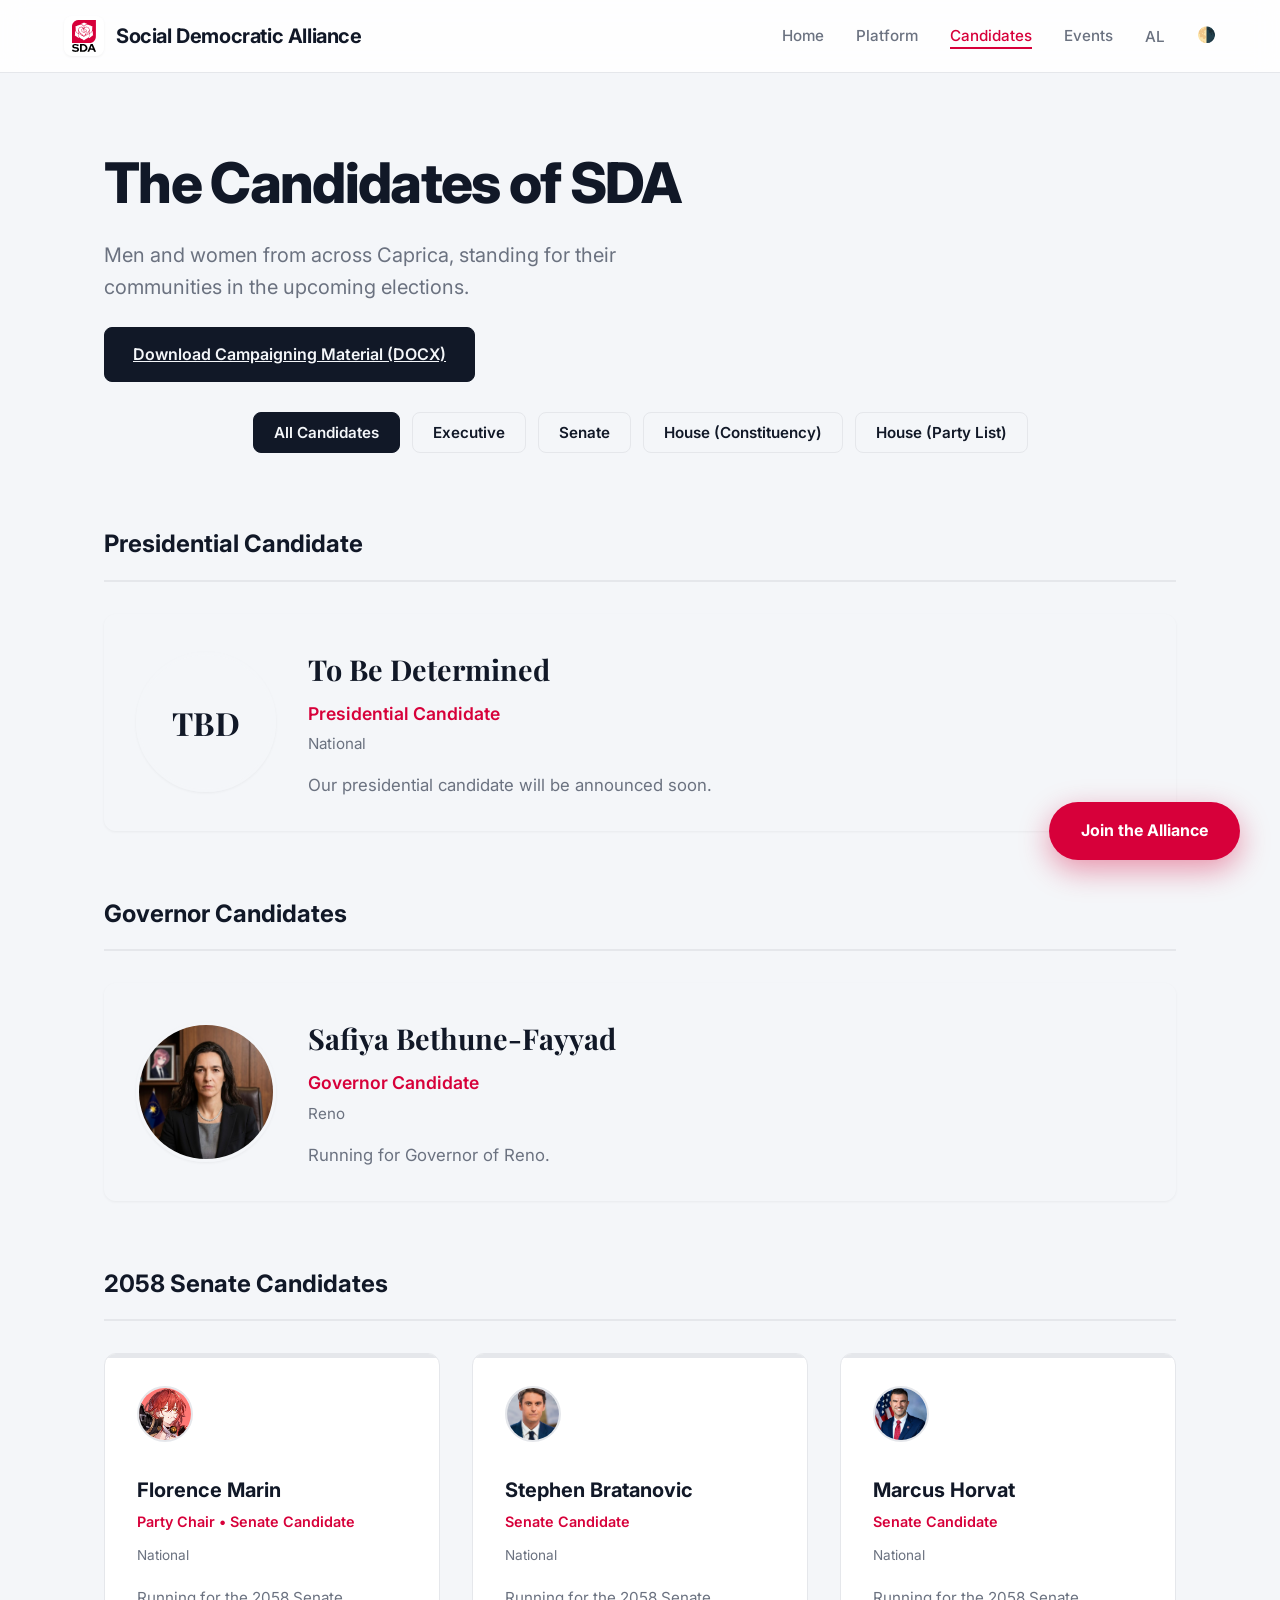
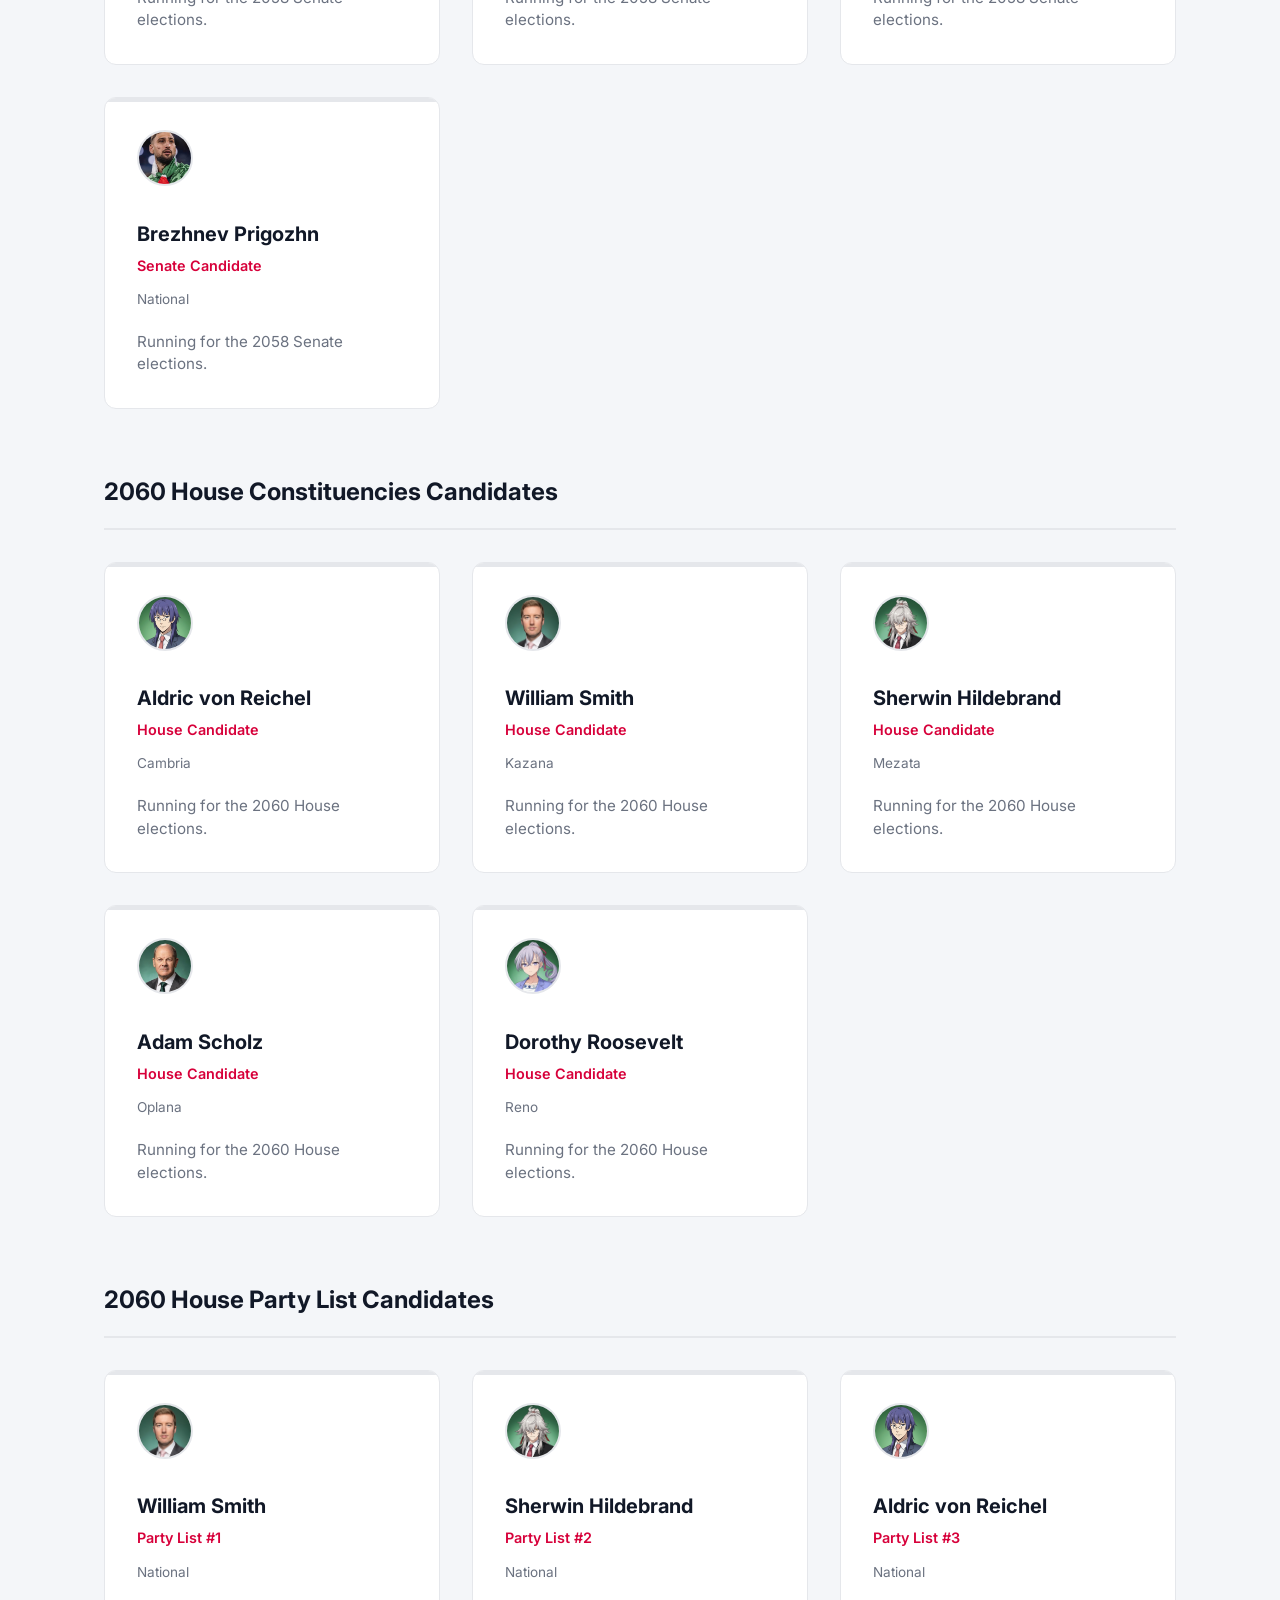
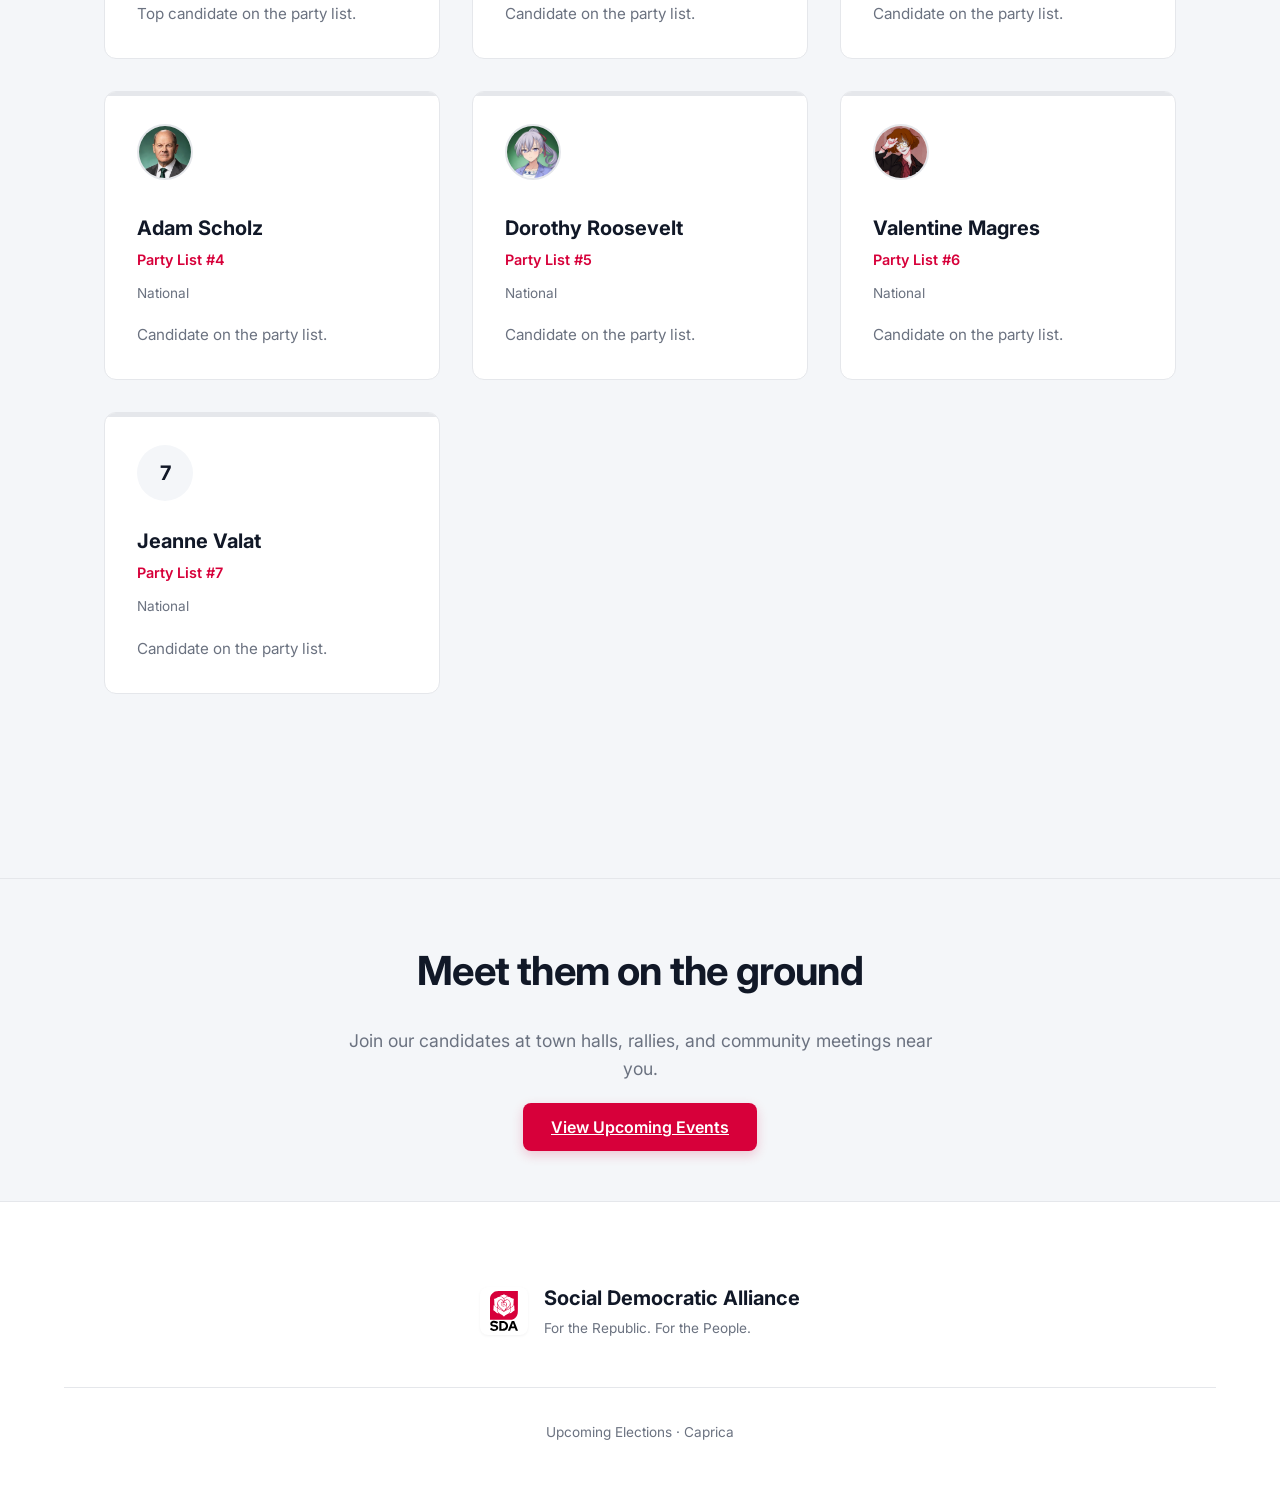
==== candidates.html @ 097cbd57 "Translate English placeholders into all supported languages" ====
<!DOCTYPE html>
<html lang="en">

<head>
  <meta charset="UTF-8" />
  <meta name="viewport" content="width=device-width, initial-scale=1.0" />
  <title>Social Democratic Alliance - For the Republic</title>
  <link
    href="https://fonts.googleapis.com/css2?family=Playfair+Display:wght@400;600;700;900&family=Inter:wght@300;400;500;600&display=swap"
    rel="stylesheet" />
    <link rel="stylesheet" href="style.css?v=1.4">

  <script>
    const savedTheme = localStorage.getItem('theme');
    const systemPrefersDark = window.matchMedia && window.matchMedia('(prefers-color-scheme: dark)').matches;
    if (savedTheme === 'dark' || (!savedTheme && systemPrefersDark)) {
      document.documentElement.classList.add('dark-theme');
    }
  </script>
  <script src="translations.js?v=1.2" defer></script>
</head>
<body>
  <nav>
    <a href="index.html" class="nav-brand" style="text-decoration: none; color: inherit;">
      <img class="nav-logo"
        src="SDAlogo.svg"
        alt="Social Democratic Alliance Logo" />
      <span class="nav-name" data-i18n="nav-brand-name">Social Democratic Alliance</span>
      
    </a>
    <ul class="nav-links">
      <li><a href="index.html">Home</a></li>
      <li><a href="platform.html">Platform</a></li>
      <li><a href="candidates.html" class="active">Candidates</a></li>
      <li><a href="events.html">Events</a></li>
      <li class="lang-switcher">
        <button class="lang-toggle" aria-label="Change Language">
          <span class="lang-current">AL</span>
        </button>
        <div class="lang-dropdown">
          <button class="lang-option active" data-lang="al">Alanian</button>
          <button class="lang-option" data-lang="ga">Gallic</button>
          <button class="lang-option" data-lang="ac">Alcamerian</button>
          <button class="lang-option" data-lang="ra">Rälandic</button>
          <button class="lang-option" data-lang="my">Myrati</button>
          <button class="lang-option" data-lang="au">Austrumish</button>
          <button class="lang-option" data-lang="le">Leislandic</button>
        </div>
      </li>
      <li><a href="#" class="theme-toggle" onclick="toggleTheme(event)" title="Toggle Night Mode">🌗</a></li>
    </ul>
  </nav>
  
  <div class="page-header" style="margin-top: 73px;">
    <h1 data-i18n="cand-page-title">The Candidates of SDA</h1>
    <p data-i18n="cand-page-desc" style="margin-bottom: 24px;">Men and women from across Caprica, standing for their communities in the upcoming elections.</p>
    <a href="#" class="btn-outline" data-i18n="cand-media-btn" style="display: inline-block;">Download Campaigning Material (DOCX)</a>
  </div>
  
    <div class="candidate-filters event-filters" style="margin-top: -10px;">
      <button class="filter-btn active" data-filter="all" data-i18n="filter-all-cand">All Candidates</button>
      <button class="filter-btn" data-filter="executive" data-i18n="filter-exec">Executive</button>
      <button class="filter-btn" data-filter="senate" data-i18n="filter-senate">Senate</button>
      <button class="filter-btn" data-filter="house" data-i18n="filter-house">House (Constituency)</button>
      <button class="filter-btn" data-filter="list" data-i18n="filter-list">House (Party List)</button>
    </div>
    <div class="candidates-section">

    

      <div class="candidates-category" data-category="executive">

        <div class="category-label" data-i18n="cand-cat-pres">Presidential Candidate</div>
        <div class="featured-candidates">
          <div class="featured-candidate-card">
            <div class="candidate-initials">TBD</div>
            <div class="candidate-details">
              <div class="candidate-name" data-i18n="cand-tbd">To Be Determined</div>
              <div class="candidate-role" data-i18n="role-pres">Presidential Candidate</div>
              <div class="candidate-constituency" data-i18n="const-nat">National</div>
              <div class="candidate-bio" data-i18n="bio-pres">Our presidential candidate will be announced soon.</div>
            </div>
          </div>
        </div>
      </div>

      <div class="candidates-category" data-category="executive">

        <div class="category-label" data-i18n="cand-cat-gov">Governor Candidates</div>
        <div class="featured-candidates">
          <div class="featured-candidate-card">
            <img class="candidate-image" src="portraits/Governors/SafiyaBethune.jpg" alt="Safiya Bethune-Fayyad" />
            <div class="candidate-details">
              <div class="candidate-name">Safiya Bethune-Fayyad</div>
              <div class="candidate-role" data-i18n="role-gov">Governor Candidate</div>
              <div class="candidate-constituency" data-i18n="const-ren">Reno</div>
              <div class="candidate-bio" data-i18n="bio-gov-ren">Running for Governor of Reno.</div>
            </div>
          </div>

        </div>
      </div>

      <div class="candidates-category" data-category="senate">

        <div class="category-label" data-i18n="cand-cat-senate">2058 Senate Candidates</div>
        <div class="masonry-candidates">
          <div class="candidate-card">
            <img class="candidate-image" src="portraits/senators/FlorenceMarin.png" alt="Florence Marin" />
            <div class="candidate-name">Florence Marin</div>
            <div class="candidate-role" data-i18n="role-chair-senate">Party Chair • Senate Candidate</div>
            <div class="candidate-constituency" data-i18n="const-nat">National</div>
            <div class="candidate-bio" data-i18n="bio-senate">Running for the 2058 Senate elections.</div>
          </div>
          <div class="candidate-card">
            <img class="candidate-image" src="portraits/senators/StephenBratanovic.jpg" alt="Stephen Bratanovic" />
            <div class="candidate-name">Stephen Bratanovic</div>
            <div class="candidate-role" data-i18n="role-senate">Senate Candidate</div>
            <div class="candidate-constituency" data-i18n="const-nat">National</div>
            <div class="candidate-bio" data-i18n="bio-senate">Running for the 2058 Senate elections.</div>
          </div>
          <div class="candidate-card">
            <img class="candidate-image" src="portraits/senators/MarcusHorvat.jpg" alt="Marcus Horvat" />
            <div class="candidate-name">Marcus Horvat</div>
            <div class="candidate-role" data-i18n="role-senate">Senate Candidate</div>
            <div class="candidate-constituency" data-i18n="const-nat">National</div>
            <div class="candidate-bio" data-i18n="bio-senate">Running for the 2058 Senate elections.</div>
          </div>
          <div class="candidate-card">
            <img class="candidate-image" src="portraits/senators/BrezhnevPrigozgin.jpeg" alt="Brezhnev Prigozhn" />
            <div class="candidate-name">Brezhnev Prigozhn</div>
            <div class="candidate-role" data-i18n="role-senate">Senate Candidate</div>
            <div class="candidate-constituency" data-i18n="const-nat">National</div>
            <div class="candidate-bio" data-i18n="bio-senate">Running for the 2058 Senate elections.</div>
          </div>
        </div>
      </div>

      <div class="candidates-category" data-category="house">

        <div class="category-label" data-i18n="cand-cat-house">2060 House Constituencies Candidates</div>
        <div class="masonry-candidates">
          <div class="candidate-card">
            <img class="candidate-image" src="portraits/mps/AldricvonReichel.png" alt="Aldric von Reichel" />
            <div class="candidate-name">Aldric von Reichel</div>
            <div class="candidate-role" data-i18n="role-house">House Candidate</div>
            <div class="candidate-constituency" data-i18n="const-cam">Cambria</div>
            <div class="candidate-bio" data-i18n="bio-house">Running for the 2060 House elections.</div>
          </div>
          <div class="candidate-card">
            <img class="candidate-image" src="portraits/mps/WillSmith.png" alt="William Smith" />
            <div class="candidate-name">William Smith</div>
            <div class="candidate-role" data-i18n="role-house">House Candidate</div>
            <div class="candidate-constituency" data-i18n="const-kaz">Kazana</div>
            <div class="candidate-bio" data-i18n="bio-house">Running for the 2060 House elections.</div>
          </div>
          <div class="candidate-card">
            <img class="candidate-image" src="portraits/mps/SherwinHildebrand.png" alt="Sherwin Hildebrand" />
            <div class="candidate-name">Sherwin Hildebrand</div>
            <div class="candidate-role" data-i18n="role-house">House Candidate</div>
            <div class="candidate-constituency" data-i18n="const-mez">Mezata</div>
            <div class="candidate-bio" data-i18n="bio-house">Running for the 2060 House elections.</div>
          </div>
          <div class="candidate-card">
            <img class="candidate-image" src="portraits/mps/AdamScholz.png" alt="Adam Scholz" />
            <div class="candidate-name">Adam Scholz</div>
            <div class="candidate-role" data-i18n="role-house">House Candidate</div>
            <div class="candidate-constituency" data-i18n="const-opl">Oplana</div>
            <div class="candidate-bio" data-i18n="bio-house">Running for the 2060 House elections.</div>
          </div>
          <div class="candidate-card">
            <img class="candidate-image" src="portraits/mps/DorothyArdernRoosevelt.png" alt="Dorothy Roosevelt" />
            <div class="candidate-name">Dorothy Roosevelt</div>
            <div class="candidate-role" data-i18n="role-house">House Candidate</div>
            <div class="candidate-constituency" data-i18n="const-ren">Reno</div>
            <div class="candidate-bio" data-i18n="bio-house">Running for the 2060 House elections.</div>
          </div>
        </div>
      </div>

      <div class="candidates-category" data-category="list">

        <div class="category-label" data-i18n="cand-cat-list">2060 House Party List Candidates</div>
        <div class="masonry-candidates">
          <div class="candidate-card">
            <img class="candidate-image" src="portraits/mps/WillSmith.png" alt="William Smith" />
            <div class="candidate-name">William Smith</div>
            <div class="candidate-role" data-i18n="role-list-1">Party List #1</div>
            <div class="candidate-constituency" data-i18n="const-nat">National</div>
            <div class="candidate-bio" data-i18n="bio-list-top">Top candidate on the party list.</div>
          </div>
          <div class="candidate-card">
            <img class="candidate-image" src="portraits/mps/SherwinHildebrand.png" alt="Sherwin Hildebrand" />
            <div class="candidate-name">Sherwin Hildebrand</div>
            <div class="candidate-role" data-i18n="role-list-2">Party List #2</div>
            <div class="candidate-constituency" data-i18n="const-nat">National</div>
            <div class="candidate-bio" data-i18n="bio-list-reg">Candidate on the party list.</div>
          </div>
          <div class="candidate-card">
            <img class="candidate-image" src="portraits/mps/AldricvonReichel.png" alt="Aldric von Reichel" />
            <div class="candidate-name">Aldric von Reichel</div>
            <div class="candidate-role" data-i18n="role-list-3">Party List #3</div>
            <div class="candidate-constituency" data-i18n="const-nat">National</div>
            <div class="candidate-bio" data-i18n="bio-list-reg">Candidate on the party list.</div>
          </div>
          <div class="candidate-card">
            <img class="candidate-image" src="portraits/mps/AdamScholz.png" alt="Adam Scholz" />
            <div class="candidate-name">Adam Scholz</div>
            <div class="candidate-role" data-i18n="role-list-4">Party List #4</div>
            <div class="candidate-constituency" data-i18n="const-nat">National</div>
            <div class="candidate-bio" data-i18n="bio-list-reg">Candidate on the party list.</div>
          </div>
          <div class="candidate-card">
            <img class="candidate-image" src="portraits/mps/DorothyArdernRoosevelt.png" alt="Dorothy Roosevelt" />
            <div class="candidate-name">Dorothy Roosevelt</div>
            <div class="candidate-role" data-i18n="role-list-5">Party List #5</div>
            <div class="candidate-constituency" data-i18n="const-nat">National</div>
            <div class="candidate-bio" data-i18n="bio-list-reg">Candidate on the party list.</div>
          </div>
          <div class="candidate-card">
            <img class="candidate-image" src="portraits/mps/ValentineMagres.png" alt="Valentine Magres" />
            <div class="candidate-name">Valentine Magres</div>
            <div class="candidate-role" data-i18n="role-list-6">Party List #6</div>
            <div class="candidate-constituency" data-i18n="const-nat">National</div>
            <div class="candidate-bio" data-i18n="bio-list-reg">Candidate on the party list.</div>
          </div>
          <div class="candidate-card">
            <div class="candidate-initials">7</div>
            <div class="candidate-name">Jeanne Valat</div>
            <div class="candidate-role" data-i18n="role-list-7">Party List #7</div>
            <div class="candidate-constituency" data-i18n="const-nat">National</div>
            <div class="candidate-bio" data-i18n="bio-list-reg">Candidate on the party list.</div>
          </div>
        </div>
      </div>

  
  </div>

  
  <section class="pillars" style="text-align: center; padding: 60px 5%; background: var(--bg-body); margin-top: 40px;">
    <h2 class="section-title" style="margin-bottom: 24px;" data-i18n="cand-meet-title">Meet them on the ground</h2>
    <p style="font-size: 1.1rem; color: var(--text-muted); max-width: 600px; margin: 0 auto 32px;" data-i18n="cand-meet-desc">Join our candidates at town halls, rallies, and community meetings near you.</p>
    <a href="events.html" class="btn-primary" data-i18n="cand-meet-btn">View Upcoming Events</a>
  </section>

  <footer>

      <div class="footer-brand">
        <img
          src="SDAlogo.svg"
          alt="Social Democratic Alliance" />
        <div class="footer-brand-text">
          <div class="footer-name" data-i18n="footer-name">Social Democratic Alliance</div>
          <div class="footer-motto" data-i18n="footer-motto">For the Republic. For the People.</div>
        </div>
      </div>
      <div class="footer-copy" data-i18n="footer-copy">
        Upcoming Elections · Caprica<br />
        Social Democratic Alliance
      </div>
    </footer>
  


  <a href="#" class="floating-cta" data-i18n="floating-cta">Join the Alliance</a>

  <!-- Candidate Action Modal -->
  <div id="candidate-modal" class="modal-backdrop">
    <div class="modal-content">
      <button class="modal-close" aria-label="Close modal">&times;</button>
      <div class="modal-header">
        <h3 id="modal-candidate-name">Candidate Name</h3>
        <p id="modal-candidate-role" class="candidate-role" style="margin-bottom: 0;">Role</p>
      </div>
      <div class="modal-body">
        <button class="btn-primary modal-action-btn" onclick="alert('Coming soon!')">View Events</button>
        <button class="btn-secondary modal-action-btn" onclick="alert('Coming soon!')">View Media</button>
      </div>
    </div>
  </div>

  <script>
    function toggleTheme(e) {
      if (e) e.preventDefault();
      const html = document.documentElement;
      if (html.classList.contains('dark-theme')) {
        html.classList.remove('dark-theme');
        localStorage.setItem('theme', 'light');
      } else {
        html.classList.add('dark-theme');
        localStorage.setItem('theme', 'dark');
      }
    }

    // Modal Logic
    document.addEventListener('DOMContentLoaded', () => {
      const modal = document.getElementById('candidate-modal');
      const closeBtn = document.querySelector('.modal-close');
      const nameEl = document.getElementById('modal-candidate-name');
      const roleEl = document.getElementById('modal-candidate-role');
      const candidateCards = document.querySelectorAll('.candidate-card');

      // Open modal on card click
      candidateCards.forEach(card => {
        card.addEventListener('click', () => {
          const name = card.querySelector('.candidate-name').textContent;
          const role = card.querySelector('.candidate-role').textContent;
          
          nameEl.textContent = name;
          roleEl.textContent = role;
          
          modal.classList.add('active');
          document.body.style.overflow = 'hidden'; // Prevent scrolling
        });
      });

      // Close modal functions
      const closeModal = () => {
        modal.classList.remove('active');
        document.body.style.overflow = ''; // Restore scrolling
      };

      closeBtn.addEventListener('click', closeModal);

      // Close on backdrop click
      modal.addEventListener('click', (e) => {
        if (e.target === modal) {
          closeModal();
        }
      });
      
      // Close on Escape key
      document.addEventListener('keydown', (e) => {
        if (e.key === 'Escape' && modal.classList.contains('active')) {
          closeModal();
        }
      });
    });

    
    // Filter Logic
    document.addEventListener('DOMContentLoaded', () => {
      const filterBtns = document.querySelectorAll('.candidate-filters .filter-btn');
      const categories = document.querySelectorAll('.candidates-category');
      
      // Ensure smooth transitions
      categories.forEach(c => {
        c.style.transition = 'opacity 0.4s ease, transform 0.5s cubic-bezier(0.175, 0.885, 0.32, 1.1)';
      });

      filterBtns.forEach(btn => {
        btn.addEventListener('click', () => {
          filterBtns.forEach(b => b.classList.remove('active'));
          btn.classList.add('active');

          const filterValue = btn.getAttribute('data-filter');

          categories.forEach(category => {
            const catType = category.getAttribute('data-category');
            if (filterValue === 'all' || catType === filterValue) {
              category.style.display = 'block';
              setTimeout(() => {
                category.style.opacity = '1';
                category.style.transform = 'translateY(0) scale(1)';
              }, 10);
            } else {
              category.style.opacity = '0';
              category.style.transform = 'translateY(20px) scale(0.95)';
              setTimeout(() => {
                category.style.display = 'none';
              }, 300);
            }
          });
        });
      });
    });
  </script>
</body>
</html>
---- style.css ----
*,
    *::before,
    *::after {
      box-sizing: border-box;
      margin: 0;
      padding: 0;
    }

    :root {
      --primary: #D7003A; /* Rose Red */
      --primary-hover: #b0002f;
      --primary-light: #fef0f3;
      --text-main: #111827;
      --text-muted: #6B7280;
      --bg-body: #F4F6F9;
      --bg-surface: #FFFFFF;
      --border-color: #E5E7EB;
      --radius-sm: 8px;
      --radius-md: 12px;
      --radius-lg: 16px;
      --shadow-sm: 0 1px 3px rgba(0,0,0,0.05);
      --shadow-md: 0 4px 20px rgba(0,0,0,0.04);
      --shadow-hover: 0 10px 30px rgba(0,0,0,0.08);
      --transition: all 0.3s cubic-bezier(0.4, 0, 0.2, 1);
    }

    html {
      scroll-behavior: smooth;
    }

    body {
      font-family: 'Inter', sans-serif;
      background: var(--bg-body);
      color: var(--text-main);
      min-height: 100vh;
      line-height: 1.6;
      -webkit-font-smoothing: antialiased;
    }

    /* NAV (Glassmorphism) */
    nav {
      position: fixed;
      top: 0;
      left: 0;
      right: 0;
      z-index: 100;
      background: rgba(255, 255, 255, 0.85);
      backdrop-filter: blur(12px);
      -webkit-backdrop-filter: blur(12px);
      border-bottom: 1px solid var(--border-color);
      padding: 16px 5%;
      display: flex;
      justify-content: space-between;
      align-items: center;
      transition: var(--transition);
    }

    .nav-brand {
      display: flex;
      align-items: center;
      gap: 12px;
      cursor: pointer;
    }

    .nav-logo {
      width: 40px;
      height: 40px;
      object-fit: contain;
      background-color: white;
      border-radius: var(--radius-sm);
      padding: 4px;
      box-shadow: var(--shadow-sm);
    }

    .nav-name {
      font-size: 1.25rem;
      font-weight: 700;
      color: var(--text-main);
      letter-spacing: -0.02em;
    }

    .nav-links {
      display: flex;
      gap: 32px;
      list-style: none;
    }

    .nav-links a {
      text-decoration: none;
      color: var(--text-muted);
      font-size: 0.95rem;
      font-weight: 500;
      transition: var(--transition);
      position: relative;
    }

    .nav-links a:hover,
    .nav-links a.active {
      color: var(--primary);
    }

    .nav-links a::after {
      content: '';
      position: absolute;
      left: 0;
      bottom: -4px;
      width: 100%;
      height: 2px;
      background: var(--primary);
      transform: scaleX(0);
      transform-origin: right;
      transition: transform 0.3s ease;
    }

    .nav-links a:hover::after,
    .nav-links a.active::after {
      transform: scaleX(1);
      transform-origin: left;
    }

    /* LANG SWITCHER */
    .lang-switcher {
      position: relative;
      display: flex;
      align-items: center;
      cursor: pointer;
    }

    .lang-toggle {
      background: none;
      border: none;
      font-size: 0.95rem;
      cursor: pointer;
      color: var(--text-muted);
      display: flex;
      align-items: center;
      gap: 6px;
      padding: 0;
      border-radius: 0;
      transition: var(--transition);
      font-weight: 500;
      font-family: inherit;
      position: relative;
    }

    .lang-toggle:hover,
    .lang-switcher:hover .lang-toggle {
      background: none;
      color: var(--primary);
    }

    .lang-toggle::after {
      content: '';
      position: absolute;
      left: 0;
      bottom: -4px;
      width: 100%;
      height: 2px;
      background: var(--primary);
      transform: scaleX(0);
      transform-origin: right;
      transition: transform 0.3s ease;
    }

    .lang-toggle:hover::after,
    .lang-switcher:hover .lang-toggle::after {
      transform: scaleX(1);
      transform-origin: left;
    }

    .lang-dropdown {
      position: absolute;
      top: 150%;
      right: 0;
      background: rgba(255, 255, 255, 0.95);
      backdrop-filter: blur(12px);
      -webkit-backdrop-filter: blur(12px);
      border: 1px solid var(--border-color);
      border-radius: 0;
      box-shadow: var(--shadow-md);
      min-width: 180px;
      opacity: 0;
      visibility: hidden;
      transform: translateY(-10px);
      transition: var(--transition);
      z-index: 200;
      overflow: hidden;
    }

    .lang-switcher:hover .lang-dropdown,
    .lang-switcher:focus-within .lang-dropdown {
      opacity: 1;
      visibility: visible;
      transform: translateY(0);
    }

    .lang-option {
      display: flex;
      align-items: center;
      gap: 12px;
      padding: 12px 16px;
      width: 100%;
      background: none;
      border: none;
      text-align: left;
      font-size: 0.95rem;
      font-weight: 500;
      color: var(--text-main);
      cursor: pointer;
      transition: var(--transition);
      font-family: inherit;
    }

    .lang-option:hover {
      background: var(--primary-light);
      color: var(--primary);
    }

    .lang-option.active {
      color: var(--primary);
      background: rgba(215, 0, 58, 0.05);
      font-weight: 700;
    }

    /* PAGES */
    .page {
      padding-top: 100px; /* offset for fixed nav */
    }

    

    

    /* HERO */
    .hero {
      padding: 120px 5% 80px;
      max-width: 1200px;
      margin: 0 auto;
      text-align: center;
    }

    .hero-eyebrow {
      display: inline-block;
      font-size: 0.85rem;
      font-weight: 600;
      color: var(--primary);
      text-transform: uppercase;
      letter-spacing: 0.05em;
      margin-bottom: 24px;
      background: var(--primary-light);
      padding: 6px 16px;
      border-radius: 20px;
    }

    .hero-headline {
      font-size: 4.5rem;
      font-weight: 800;
      line-height: 1.1;
      letter-spacing: -0.03em;
      margin-bottom: 32px;
      color: var(--text-main);
    }

    .hero-headline span {
      color: var(--primary);
    }

    .hero-sub {
      font-size: 1.25rem;
      color: var(--text-muted);
      max-width: 700px;
      margin: 0 auto 48px;
      line-height: 1.6;
    }

    .hero-actions {
      display: flex;
      gap: 16px;
      justify-content: center;
    }

    /* BUTTONS */
    .btn-primary,
    .btn-outline {
      padding: 14px 28px;
      font-size: 1rem;
      font-weight: 600;
      font-family: inherit;
      border-radius: var(--radius-sm);
      cursor: pointer;
      transition: var(--transition);
      border: none;
    }

    .btn-primary {
      background: var(--primary);
      color: white;
      box-shadow: 0 4px 12px rgba(215, 0, 58, 0.2);
    }

    .btn-primary:hover {
      background: var(--primary-hover);
      transform: translateY(-2px);
      box-shadow: 0 6px 16px rgba(215, 0, 58, 0.3);
    }

    .btn-outline {
      background: var(--text-main);
      color: var(--bg-body);
      border: 1px solid var(--text-main);
    }

    .btn-outline:hover {
      background: transparent;
      color: var(--text-main);
      border-color: var(--text-main);
      transform: translateY(-2px);
    }

    /* SECTION HEADERS */
    .section-label {
      font-size: 0.85rem;
      font-weight: 600;
      color: var(--primary);
      text-transform: uppercase;
      letter-spacing: 0.05em;
      margin-bottom: 12px;
    }

    .section-title {
      font-size: 2.5rem;
      font-weight: 700;
      letter-spacing: -0.02em;
      margin-bottom: 48px;
    }

    /* PILLARS */
    .pillars {
      padding: 80px 5%;
      background: var(--bg-surface);
      border-top: 1px solid var(--border-color);
    }

    .pillars-grid {
      display: grid;
      grid-template-columns: repeat(auto-fit, minmax(300px, 1fr));
      gap: 32px;
      max-width: 1200px;
      margin: 0 auto;
    }

    .pillar {
      background: var(--bg-body);
      padding: 40px;
      border-radius: var(--radius-md);
      transition: var(--transition);
      border: 1px solid transparent;
    }

    .pillar:hover {
      transform: translateY(-5px);
      box-shadow: var(--shadow-md);
      background: var(--bg-surface);
      border-color: var(--border-color);
    }

    .pillar-icon {
      width: 48px;
      height: 48px;
      background: var(--primary-light);
      border-radius: var(--radius-sm);
      display: flex;
      align-items: center;
      justify-content: center;
      margin-bottom: 24px;
    }
    
    .pillar-icon svg {
      fill: var(--primary);
    }

    .pillar-title {
      font-size: 1.25rem;
      font-weight: 700;
      margin-bottom: 16px;
    }

    .pillar-desc {
      color: var(--text-muted);
      font-size: 0.95rem;
    }



    .pillar-text {
      color: var(--text-muted);
      font-size: 0.95rem;
      line-height: 1.6;
    }

    /* CRISIS BANNER */
    .crisis-banner {
      background: var(--primary);
      position: relative;
      overflow: hidden;
      padding: 100px 5%;
      display: grid;
      grid-template-columns: 1fr 1fr;
      gap: 6rem;
      align-items: center;
    }

    .crisis-banner > div:not(.rose-scatter) {
      max-width: 600px;
      justify-self: end;
    }
    
    .crisis-banner > div:nth-child(2) {
      justify-self: start;
    }

    .crisis-banner h2 {
      font-size: 2.5rem;
      font-weight: 700;
      color: white;
      line-height: 1.25;
      letter-spacing: -0.02em;
      margin-bottom: 24px;
    }

    .crisis-banner p {
      color: rgba(255, 255, 255, 0.9);
      line-height: 1.75;
      font-size: 1rem;
    }

    .crisis-stats {
      display: grid;
      grid-template-columns: 1fr 1fr;
      gap: 2rem;
    }

    .stat {
      border-left: 4px solid rgba(255, 255, 255, 0.3);
      padding-left: 1.5rem;
    }

    .stat-number {
      font-size: 3rem;
      font-weight: 800;
      color: white;
      line-height: 1;
      margin-bottom: 0.75rem;
    }

    .stat-label {
      font-size: 0.85rem;
      color: rgba(255, 255, 255, 0.85);
      line-height: 1.5;
      font-weight: 500;
    }

    /* NEWS */
    .news-section {
      padding: 80px 5%;
      max-width: 1200px;
      margin: 0 auto;
    }

    .news-grid {
      display: grid;
      grid-template-columns: repeat(auto-fit, minmax(320px, 1fr));
      gap: 32px;
    }

    .news-card {
      background: var(--bg-surface);
      border-radius: var(--radius-md);
      padding: 32px;
      border: 1px solid var(--border-color);
      transition: var(--transition);
      display: flex;
      flex-direction: column;
    }

    .news-card:hover {
      transform: translateY(-5px);
      box-shadow: var(--shadow-hover);
      border-color: transparent;
    }

    .news-date {
      font-size: 0.85rem;
      color: var(--primary);
      font-weight: 600;
      margin-bottom: 12px;
    }

    .news-title {
      font-size: 1.35rem;
      font-weight: 700;
      margin-bottom: 16px;
      line-height: 1.3;
    }

    .news-excerpt {
      color: var(--text-muted);
      font-size: 0.95rem;
      margin-bottom: 24px;
      flex-grow: 1;
    }

    .news-link {
      font-weight: 600;
      color: var(--text-main);
      text-decoration: none;
      display: flex;
      align-items: center;
      gap: 8px;
      transition: var(--transition);
    }

    .news-link:hover {
      color: var(--primary);
      gap: 12px;
    }

    /* PAGE HEADERS (for candidates/events) */
    .page-header {
      padding: 80px 5% 40px;
      max-width: 1200px;
      margin: 0 auto;
    }

    .page-header h1 {
      font-size: 3.5rem;
      font-weight: 800;
      letter-spacing: -0.03em;
      margin-bottom: 24px;
      line-height: 1.1;
    }

    .page-header p {
      font-size: 1.25rem;
      color: var(--text-muted);
      max-width: 600px;
    }

    /* CANDIDATES */
    .candidates-section {
      padding: 40px 5% 80px;
      max-width: 1200px;
      margin: 0 auto;
    }

    .candidates-category {
      margin-bottom: 64px;
    }

    .category-label {
      font-size: 1.5rem;
      font-weight: 700;
      margin-bottom: 32px;
      padding-bottom: 16px;
      border-bottom: 2px solid var(--border-color);
      color: var(--text-main);
    }

    .candidates-grid {
      display: grid;
      grid-template-columns: repeat(auto-fit, minmax(280px, 1fr));
      gap: 32px;
    }

    .candidate-card {
      background: var(--bg-surface);
      border-radius: var(--radius-md);
      padding: 32px;
      border: 1px solid var(--border-color);
      transition: var(--transition);
      position: relative;
      overflow: hidden;
      cursor: pointer;
    }
    
    .candidate-card::before {
      content: '';
      position: absolute;
      top: 0;
      left: 0;
      right: 0;
      height: 4px;
      background: var(--border-color);
      transition: var(--transition);
    }

    .candidate-card:hover {
      box-shadow: var(--shadow-hover);
      border-color: var(--primary-light);
    }
    
    .candidate-card:hover::before {
      background: var(--primary);
    }

    .candidate-initials {
      width: 56px;
      height: 56px;
      background: var(--bg-body);
      border-radius: 50%;
      display: flex;
      align-items: center;
      justify-content: center;
      font-weight: 700;
      font-size: 1.25rem;
      color: var(--text-main);
      margin-bottom: 24px;
      transition: var(--transition);
    }
    
    .candidate-card:hover .candidate-initials {
      background: var(--primary-light);
      color: var(--primary);
    }

    .candidate-image {
      width: 56px;
      height: 56px;
      border-radius: 50%;
      object-fit: cover;
      margin-bottom: 24px;
      border: 2px solid var(--border-color);
      transition: var(--transition);
      background-color: white;
    }

    .candidate-card:hover .candidate-image {
      border-color: var(--primary);
      transform: scale(1.05);
    }

    .candidate-name {
      font-size: 1.25rem;
      font-weight: 700;
      margin-bottom: 4px;
    }

    .candidate-role {
      font-size: 0.9rem;
      font-weight: 600;
      color: var(--primary);
      margin-bottom: 12px;
    }

    .candidate-constituency {
      font-size: 0.85rem;
      color: var(--text-muted);
      margin-bottom: 20px;
      display: flex;
      align-items: center;
      gap: 6px;
    }

    .candidate-bio {
      font-size: 0.95rem;
      color: var(--text-muted);
      line-height: 1.5;
    }

    /* EVENTS */
    .events-section {
      padding: 40px 5% 80px;
      max-width: 1000px;
      margin: 0 auto;
    }

    .event-filters {
      display: flex;
      flex-wrap: wrap;
      gap: 12px;
      margin-bottom: 32px;
      justify-content: center;
    }

    .filter-btn {
      padding: 10px 20px;
      font-size: 0.95rem;
      font-weight: 600;
      font-family: inherit;
      border-radius: var(--radius-sm);
      cursor: pointer;
      transition: var(--transition);
      background: transparent;
      color: var(--text-main);
      border: 1px solid var(--border-color);
    }

    .filter-btn:hover {
      border-color: var(--text-main);
      transform: translateY(-2px);
    }

    .filter-btn.active {
      background: var(--text-main);
      color: var(--bg-body);
      border-color: var(--text-main);
    }

    html.dark-theme .filter-btn.active {
      background: var(--text-main);
      color: var(--bg-body);
    }

    .events-list {
      display: flex;
      flex-direction: column;
      gap: 24px;
    }

    .event-card {
      background: var(--bg-surface);
      border-radius: var(--radius-md);
      border: 1px solid var(--border-color);
      display: flex;
      overflow: hidden;
      transition: var(--transition);
    }
    
    .event-card:hover {
      transform: translateY(-4px) scale(1.01);
      box-shadow: var(--shadow-hover);
      border-color: transparent;
    }

    .event-date {
      background: var(--bg-body);
      padding: 32px 24px;
      display: flex;
      flex-direction: column;
      align-items: center;
      justify-content: center;
      min-width: 120px;
      border-right: 1px solid var(--border-color);
      transition: var(--transition);
    }
    
    .event-card:hover .event-date {
      background: var(--primary);
      border-color: transparent;
    }

    .event-date-month {
      font-size: 0.85rem;
      font-weight: 700;
      text-transform: uppercase;
      letter-spacing: 0.1em;
      color: var(--text-muted);
      transition: var(--transition);
    }

    .event-date-day {
      font-size: 2.5rem;
      font-weight: 800;
      line-height: 1;
      color: var(--text-main);
      transition: var(--transition);
    }
    
    .event-card:hover .event-date-month,
    .event-card:hover .event-date-day {
      color: white;
    }

    .event-details {
      padding: 32px;
      flex-grow: 1;
    }

    .event-title {
      font-size: 1.35rem;
      font-weight: 700;
      margin-bottom: 12px;
    }

    .event-location,
    .event-time {
      font-size: 0.9rem;
      color: var(--text-muted);
      margin-bottom: 8px;
      display: flex;
      align-items: center;
      gap: 8px;
    }

    .event-desc {
      margin-top: 16px;
      font-size: 0.95rem;
      color: var(--text-main);
    }

    .event-action {
      padding: 32px;
      display: flex;
      align-items: center;
      justify-content: center;
      border-left: 1px solid var(--border-color);
    }

    /* FOOTER */
    footer {
      background: var(--bg-surface);
      border-top: 1px solid var(--border-color);
      padding: 80px 5% 40px;
    }

    .footer-brand {
      display: flex;
      align-items: center;
      gap: 16px;
      margin-bottom: 48px;
      justify-content: center;
    }

    .footer-brand img {
      width: 48px;
      height: 48px;
      object-fit: contain;
      background-color: white;
      border-radius: var(--radius-sm);
      padding: 4px;
      box-shadow: var(--shadow-sm);
    }

    .footer-brand-text {
      text-align: left;
    }

    .footer-name {
      font-size: 1.25rem;
      font-weight: 700;
      color: var(--text-main);
      margin-bottom: 4px;
    }

    .footer-motto {
      font-size: 0.85rem;
      color: var(--text-muted);
    }

    .footer-copy {
      text-align: center;
      font-size: 0.85rem;
      color: var(--text-muted);
      border-top: 1px solid var(--border-color);
      padding-top: 32px;
      line-height: 1.8;
    }

    /* RESPONSIVE */
    @media (max-width: 768px) {
      .crisis-banner {
        padding: 4rem 5%;
        grid-template-columns: 1fr;
        gap: 3rem;
      }
      .crisis-banner > div:not(.rose-scatter) {
        justify-self: start;
      }

      .hero {
        padding: 100px 5% 60px;
      }
      .hero-headline {
        font-size: 3rem;
      }
      .nav-links {
        display: none; /* simple mobile hide for now */
      }
      .event-card {
        flex-direction: column;
      }
      .event-date {
        padding: 16px;
        border-right: none;
        border-bottom: 1px solid var(--border-color);
        flex-direction: row;
        gap: 12px;
        align-items: baseline;
      }
      .event-action {
        border-left: none;
        border-top: 1px solid var(--border-color);
        padding: 24px;
      }
      .page-header h1 {
        font-size: 2.5rem;
      }
    }
  
    /* FLOATING CTA */
    .floating-cta {
      position: fixed;
      bottom: 40px;
      right: 40px;
      z-index: 1000;
      background: var(--primary);
      color: white;
      padding: 16px 32px;
      border-radius: 50px;
      font-weight: 700;
      text-decoration: none;
      box-shadow: 0 10px 30px rgba(215, 0, 58, 0.4);
      transition: var(--transition);
      display: flex;
      align-items: center;
      gap: 12px;
    }
    .floating-cta:hover {
      transform: translateY(-5px) scale(1.05);
      background: var(--primary-hover);
      box-shadow: 0 15px 40px rgba(215, 0, 58, 0.5);
    }

    /* MARQUEE */
    .marquee-container {
      background: var(--text-main);
      color: var(--bg-body);
      padding: 12px 0;
      overflow: hidden;
      white-space: nowrap;
      display: flex;
      position: relative;
      margin-top: 73px; /* Account for fixed nav */
    }
    .marquee-content {
      display: flex;
      flex-shrink: 0;
      animation: marquee 200s linear infinite;
      font-weight: 600;
      letter-spacing: 0.1em;
      text-transform: uppercase;
      font-size: 0.85rem;
    }
    .marquee-content span {
      padding-right: 8px; /* space before loop restarts */
    }
    @keyframes marquee {
      0%   { transform: translateX(0); }
      100% { transform: translateX(-100%); }
    }

    /* ZIGZAG PLATFORM */
    .platform-zigzag {
      display: flex;
      flex-direction: column;
      gap: 80px;
      padding: 80px 5%;
      max-width: 1200px;
      margin: 0 auto;
    }
    .zigzag-row {
      display: flex;
      align-items: center;
      gap: 60px;
    }
    .zigzag-row:nth-child(even) {
      flex-direction: row-reverse;
    }
    .zigzag-image {
      flex: 0 0 auto;
      width: 100%;
      max-width: 360px;
      aspect-ratio: 4/3;
      border-radius: var(--radius-lg);
      object-fit: cover;
      box-shadow: var(--shadow-md);
    }
    .zigzag-image-placeholder {
      width: 100%;
      max-width: 360px;
      aspect-ratio: 4/3;
      background-color: var(--bg-surface);
      border: 2px dashed #9CA3AF;
      border-radius: var(--radius-lg);
      display: flex;
      align-items: center;
      justify-content: center;
      color: var(--text-muted);
      font-size: 0.9rem;
      font-weight: 500;
      text-align: center;
      padding: 24px;
    }
    .zigzag-content {
      flex: 1;
    }
    .zigzag-title {
      font-size: 2rem;
      font-weight: 700;
      margin-bottom: 24px;
      color: var(--text-main);
    }
    .zigzag-desc {
      font-size: 1.1rem;
      color: var(--text-muted);
      line-height: 1.7;
    }
    @media (max-width: 768px) {
      .zigzag-row, .zigzag-row:nth-child(even) {
        flex-direction: column;
        gap: 32px;
      }
    }

    /* FEATURED CANDIDATES */
    .featured-candidates {
      display: flex;
      flex-direction: column;
      gap: 32px;
      margin-bottom: 24px;
    }
    .featured-candidate-card {
      background: var(--card-bg);
      border-radius: var(--radius-md);
      padding: 32px;
      box-shadow: var(--shadow-sm);
      display: flex;
      gap: 32px;
      align-items: center;
      transition: var(--transition);
      cursor: pointer;
    }
    .featured-candidate-card:hover {
      transform: translateY(-4px);
      box-shadow: var(--shadow-md);
      border-left: 4px solid var(--primary);
    }
    .featured-candidate-card .candidate-image,
    .featured-candidate-card .candidate-initials {
      width: 140px;
      height: 140px;
      border-radius: 50%;
      flex-shrink: 0;
      object-fit: cover;
      margin-bottom: 0;
      border: 3px solid var(--bg-body);
      box-shadow: var(--shadow-sm);
      display: flex;
      align-items: center;
      justify-content: center;
      background: var(--surface-bg);
      color: var(--text-main);
      font-size: 2rem;
      font-weight: 700;
      font-family: 'Playfair Display', serif;
    }
    .featured-candidate-card .candidate-details {
      flex: 1;
    }
    .featured-candidate-card .candidate-name {
      font-family: 'Playfair Display', serif;
      font-size: 1.8rem;
      font-weight: 700;
      color: var(--text-main);
      margin-bottom: 8px;
    }
    .featured-candidate-card .candidate-role {
      font-size: 1.1rem;
      color: var(--primary);
      font-weight: 600;
      margin-bottom: 4px;
    }
    .featured-candidate-card .candidate-constituency {
      font-size: 0.95rem;
      color: var(--text-muted);
      margin-bottom: 16px;
    }
    .featured-candidate-card .candidate-bio {
      font-size: 1.05rem;
      color: var(--text-muted);
      line-height: 1.6;
    }
    @media (max-width: 768px) {
      .featured-candidate-card {
        flex-direction: column;
        text-align: center;
        padding: 24px;
        gap: 16px;
      }
    }

    /* MASONRY CANDIDATES */
    .masonry-candidates {
      display: grid;
      grid-template-columns: repeat(3, 1fr);
      gap: 32px;
      padding: 0;
    }
    .masonry-candidates .candidate-card {
      margin-bottom: 0;
      width: 100%;
    }
    @media (max-width: 1024px) {
      .masonry-candidates { grid-template-columns: repeat(2, 1fr); }
    }
    @media (max-width: 768px) {
      .masonry-candidates { grid-template-columns: 1fr; }
    }

    /* DARK THEME */
    html.dark-theme {
      --text-main: #E0E0E0;
      --text-muted: #9E9E9E;
      --bg-body: #121212;
      --bg-surface: #1E1E1E;
      --border-color: #333333;
      --shadow-sm: 0 1px 3px rgba(0,0,0,0.3);
      --shadow-md: 0 4px 20px rgba(0,0,0,0.4);
      --shadow-hover: 0 10px 30px rgba(0,0,0,0.5);
    }
    
    html.dark-theme nav {
      background: rgba(30, 30, 30, 0.85);
      border-bottom: 1px solid var(--border-color);
    }

    html.dark-theme .lang-dropdown {
      background: rgba(30, 30, 30, 0.95);
    }
    
    html.dark-theme .lang-toggle:hover,
    html.dark-theme .lang-option:hover {
      background: rgba(255, 255, 255, 0.1);
    }
    
    html.dark-theme .lang-option.active {
      background: rgba(215, 0, 58, 0.15);
    }
    
    .theme-toggle {
      font-size: 1.25rem;
      cursor: pointer;
      text-decoration: none;
      display: flex;
      align-items: center;
      justify-content: center;
      transition: transform 0.3s ease;
    }
    
    .theme-toggle:hover {
      transform: scale(1.1);
    }

    /* ROSE SCATTER WATERMARKS */
    .rose-scatter {
      position: absolute;
      top: 0; 
      left: 50%;
      transform: translateX(-50%);
      width: 100vw; 
      height: 100%;
      pointer-events: none;
      z-index: 0;
    }
    .scatter-rose {
      position: absolute;
      opacity: 0.25;
      mix-blend-mode: color-burn;
      min-width: 60px;
      max-width: 250px;
    }
    .scatter-rose.r1 {
      width: 7.7vw; top: 34.8%; left: 71.1%; transform: rotate(-29.6deg);
    }
    .scatter-rose.r2 {
      width: 4.6vw; top: 44.8%; left: 17.7%; transform: rotate(-13.1deg);
    }
    .scatter-rose.r3 {
      width: 4.2vw; top: 8.0%; left: 10.9%; transform: rotate(-50.9deg);
    }
    .scatter-rose.r4 {
      width: 6.8vw; top: 84.4%; left: 29.9%; transform: rotate(-3.4deg);
    }
    .scatter-rose.r5 {
      width: 6.4vw; top: 19.0%; left: 1.4%; transform: rotate(87.4deg);
    }
    .scatter-rose.r6 {
      width: 6.0vw; top: -12.8%; left: 58.3%; transform: rotate(-6.9deg);
    }
    .scatter-rose.r7 {
      width: 9.4vw; top: 15.7%; left: 56.3%; transform: rotate(-61.6deg);
    }
    .scatter-rose.r8 {
      width: 10.1vw; top: -32.8%; left: 1.6%; transform: rotate(-33.9deg);
    }
    .scatter-rose.r9 {
      width: 8.3vw; top: -36.1%; left: 93.8%; transform: rotate(-79.0deg);
    }
    .scatter-rose.r10 {
      width: 11.8vw; top: -29.9%; left: 73.5%; transform: rotate(-52.0deg);
    }
    .scatter-rose.r11 {
      width: 9.5vw; top: 23.3%; left: 25.5%; transform: rotate(75.2deg);
    }
    .scatter-rose.r12 {
      width: 4.6vw; top: 19.7%; left: 38.4%; transform: rotate(47.6deg);
    }
    .scatter-rose.r13 {
      width: 11.6vw; top: 14.7%; left: 44.0%; transform: rotate(11.0deg);
    }
    .scatter-rose.r14 {
      width: 10.3vw; top: 94.8%; left: 71.6%; transform: rotate(89.5deg);
    }
    .scatter-rose.r15 {
      width: 7.5vw; top: 79.3%; left: 18.4%; transform: rotate(-26.3deg);
    }
    .scatter-rose.r16 {
      width: 5.2vw; top: 84.4%; left: 61.7%; transform: rotate(34.2deg);
    }
    .scatter-rose.r17 {
      width: 5.4vw; top: 97.6%; left: 37.1%; transform: rotate(37.4deg);
    }
    .scatter-rose.r18 {
      width: 8.9vw; top: -24.2%; left: 23.9%; transform: rotate(-5.2deg);
    }
    .scatter-rose.r19 {
      width: 5.6vw; top: 108.1%; left: -3.5%; transform: rotate(-7.9deg);
    }
    .scatter-rose.r20 {
      width: 4.4vw; top: -37.1%; left: 64.9%; transform: rotate(-64.1deg);
    }
    .scatter-rose.r21 {
      width: 4.0vw; top: 20.0%; left: 93.8%; transform: rotate(-57.0deg);
    }
    .scatter-rose.r22 {
      width: 5.6vw; top: -37.0%; left: 85.5%; transform: rotate(-50.8deg);
    }
    .scatter-rose.r23 {
      width: 10.1vw; top: 83.2%; left: 45.8%; transform: rotate(82.0deg);
    }
    .scatter-rose.r24 {
      width: 5.0vw; top: -31.9%; left: 45.3%; transform: rotate(43.8deg);
    }
    .scatter-rose.r25 {
      width: 6.4vw; top: 110.3%; left: 22.6%; transform: rotate(-82.1deg);
    }
    .scatter-rose.r26 {
      width: 4.1vw; top: 62.8%; left: 31.1%; transform: rotate(56.5deg);
    }
    .scatter-rose.r27 {
      width: 4.9vw; top: 0.1%; left: 18.2%; transform: rotate(-0.9deg);
    }
    .scatter-rose.r28 {
      width: 4.6vw; top: -30.0%; left: 15.3%; transform: rotate(-3.0deg);
    }
    .scatter-rose.r29 {
      width: 9.7vw; top: 19.1%; left: 80.8%; transform: rotate(-2.5deg);
    }
    .scatter-rose.r30 {
      width: 4.7vw; top: 105.6%; left: 61.1%; transform: rotate(-12.6deg);
    }
    .crisis-stats {
      position: relative;
      z-index: 2;
    }

    /* Modal Styles */
    .modal-backdrop {
      position: fixed;
      top: 0;
      left: 0;
      right: 0;
      bottom: 0;
      background: rgba(0, 0, 0, 0.5);
      backdrop-filter: blur(4px);
      -webkit-backdrop-filter: blur(4px);
      z-index: 1000;
      display: flex;
      justify-content: center;
      align-items: center;
      opacity: 0;
      visibility: hidden;
      transition: opacity 0.4s ease, visibility 0.4s ease;
    }

    .modal-backdrop.active {
      opacity: 1;
      visibility: visible;
    }

    .modal-content {
      background: var(--bg-surface);
      padding: 40px;
      border-radius: var(--radius-lg);
      width: 90%;
      max-width: 400px;
      position: relative;
      transform: translateY(40px) scale(0.95);
      opacity: 0;
      transition: transform 0.5s cubic-bezier(0.175, 0.885, 0.32, 1.1), opacity 0.4s ease;
      box-shadow: var(--shadow-hover);
      border: 1px solid var(--border-color);
    }

    .modal-backdrop.active .modal-content {
      transform: translateY(0) scale(1);
      opacity: 1;
    }

    .modal-close {
      position: absolute;
      top: 16px;
      right: 16px;
      background: none;
      border: none;
      font-size: 24px;
      cursor: pointer;
      color: var(--text-muted);
      transition: color 0.2s;
      line-height: 1;
    }

    .modal-close:hover {
      color: var(--primary);
    }

    .modal-header {
      text-align: center;
      margin-bottom: 32px;
    }

    .modal-header h3 {
      font-size: 1.5rem;
      color: var(--text-main);
      margin-bottom: 8px;
    }

    .modal-body {
      display: flex;
      flex-direction: column;
      gap: 16px;
    }

    .modal-action-btn {
      width: 100%;
      padding: 14px;
      border-radius: var(--radius-sm);
      font-size: 1rem;
      font-weight: 600;
      cursor: pointer;
      transition: var(--transition);
      border: none;
    }

    .modal-action-btn.btn-primary {
      background: var(--primary);
      color: white;
    }

    .modal-action-btn.btn-primary:hover {
      background: var(--primary-hover);
    }

    .modal-action-btn.btn-secondary {
      background: var(--primary-light);
      color: var(--primary);
      border: 1px solid var(--primary-light);
    }

    .modal-action-btn.btn-secondary:hover {
      background: white;
      border-color: var(--primary);
    }
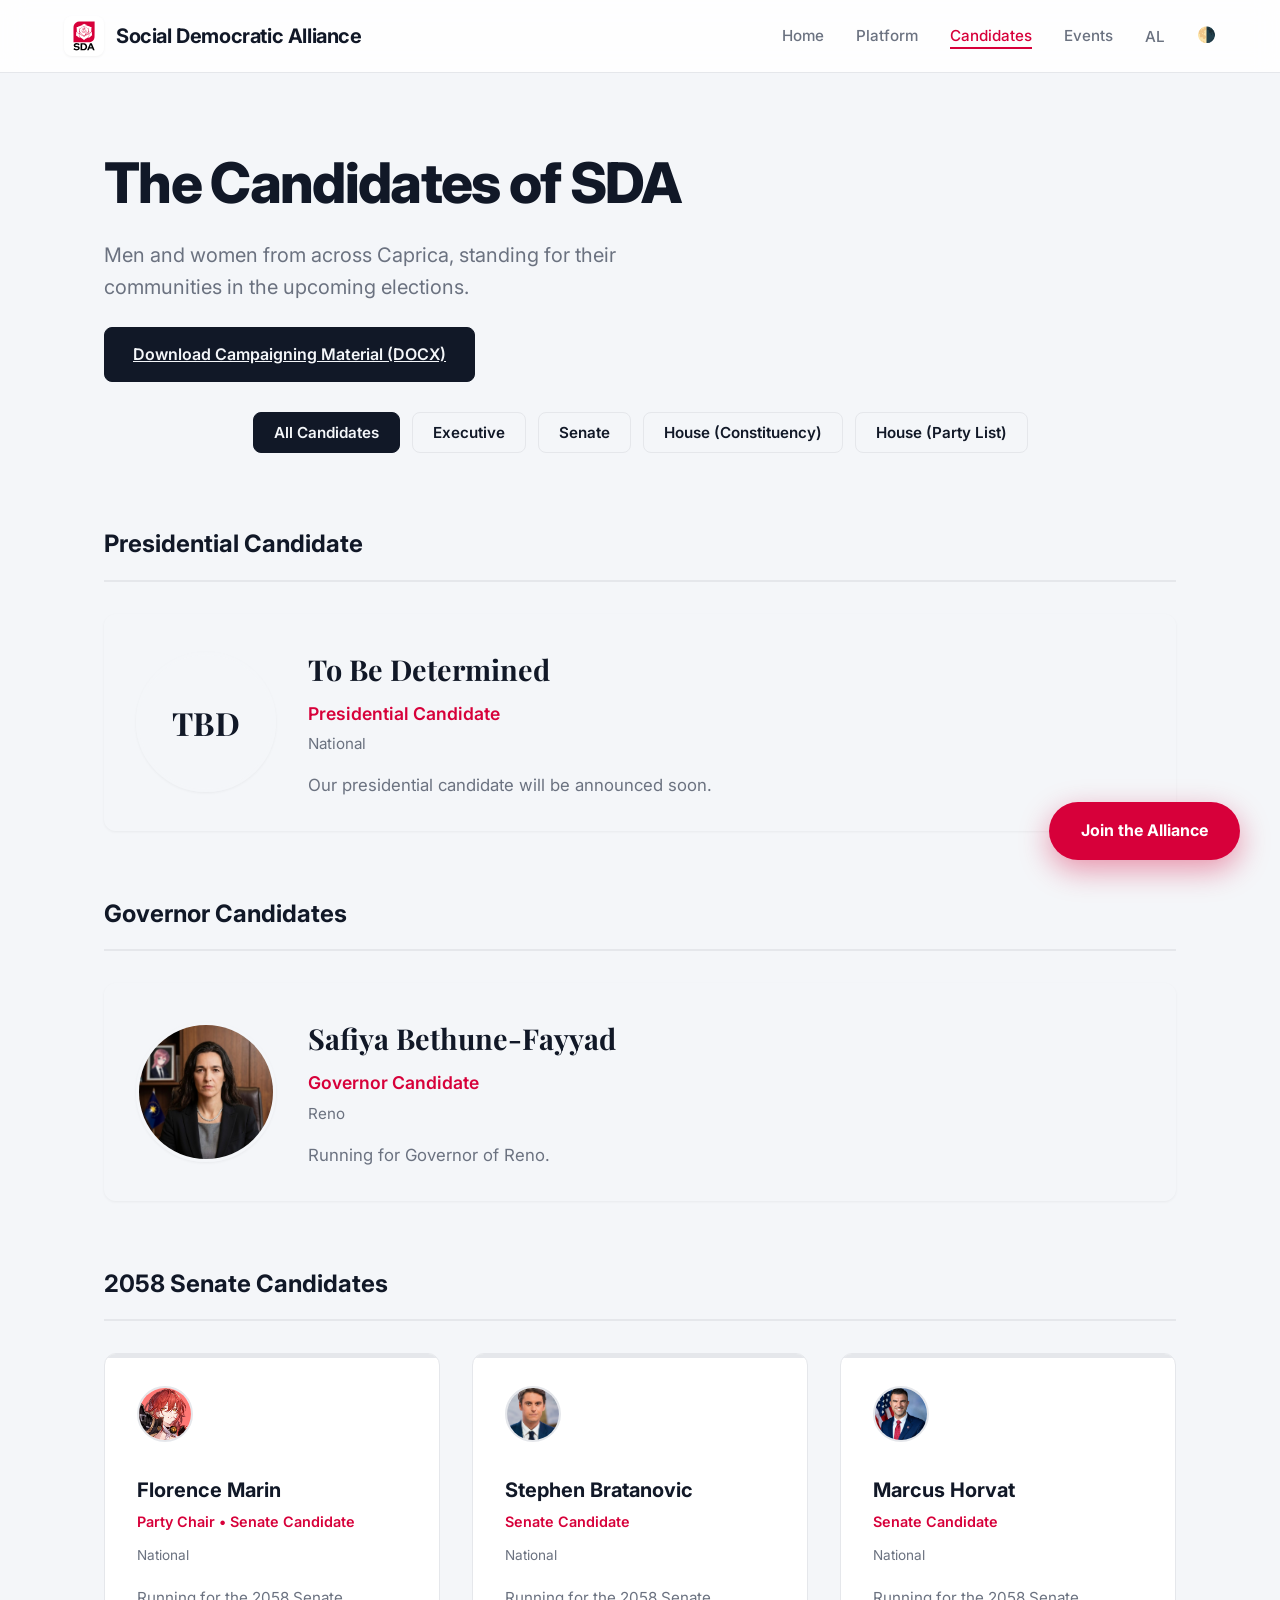
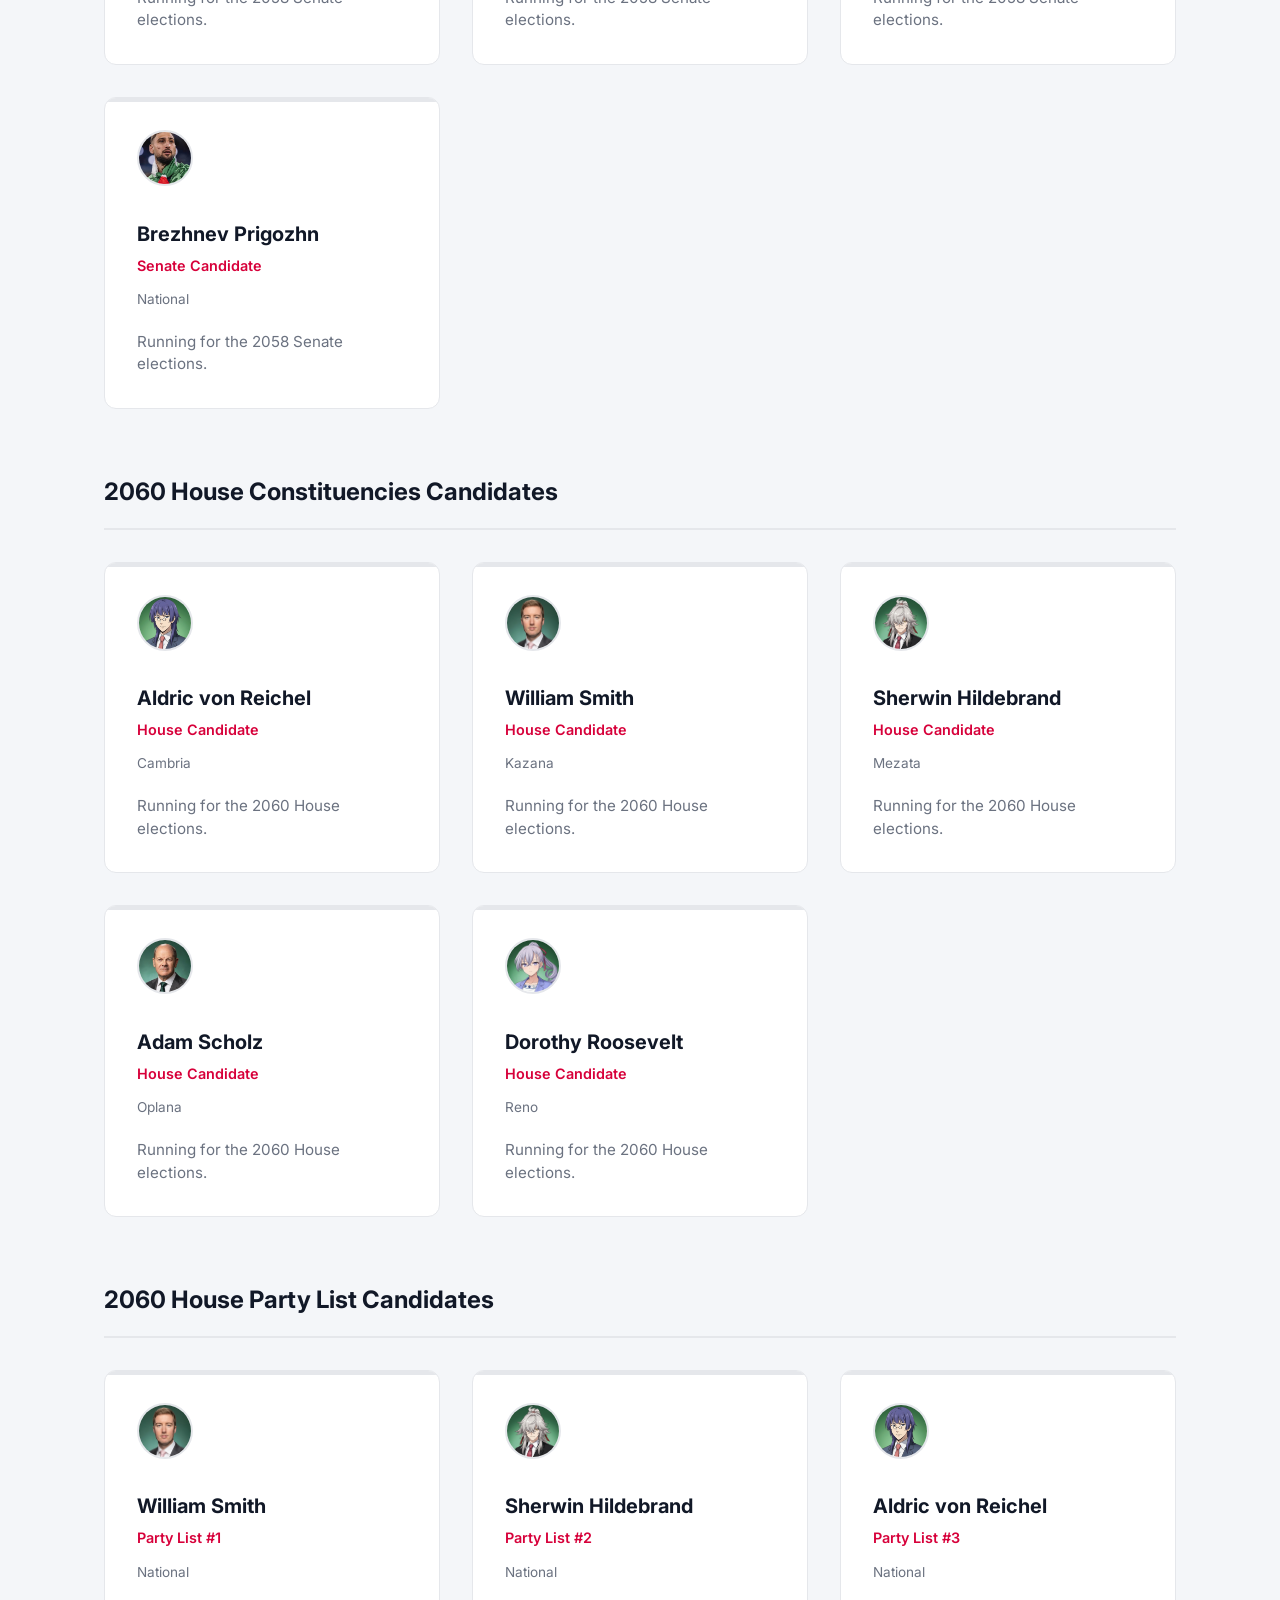
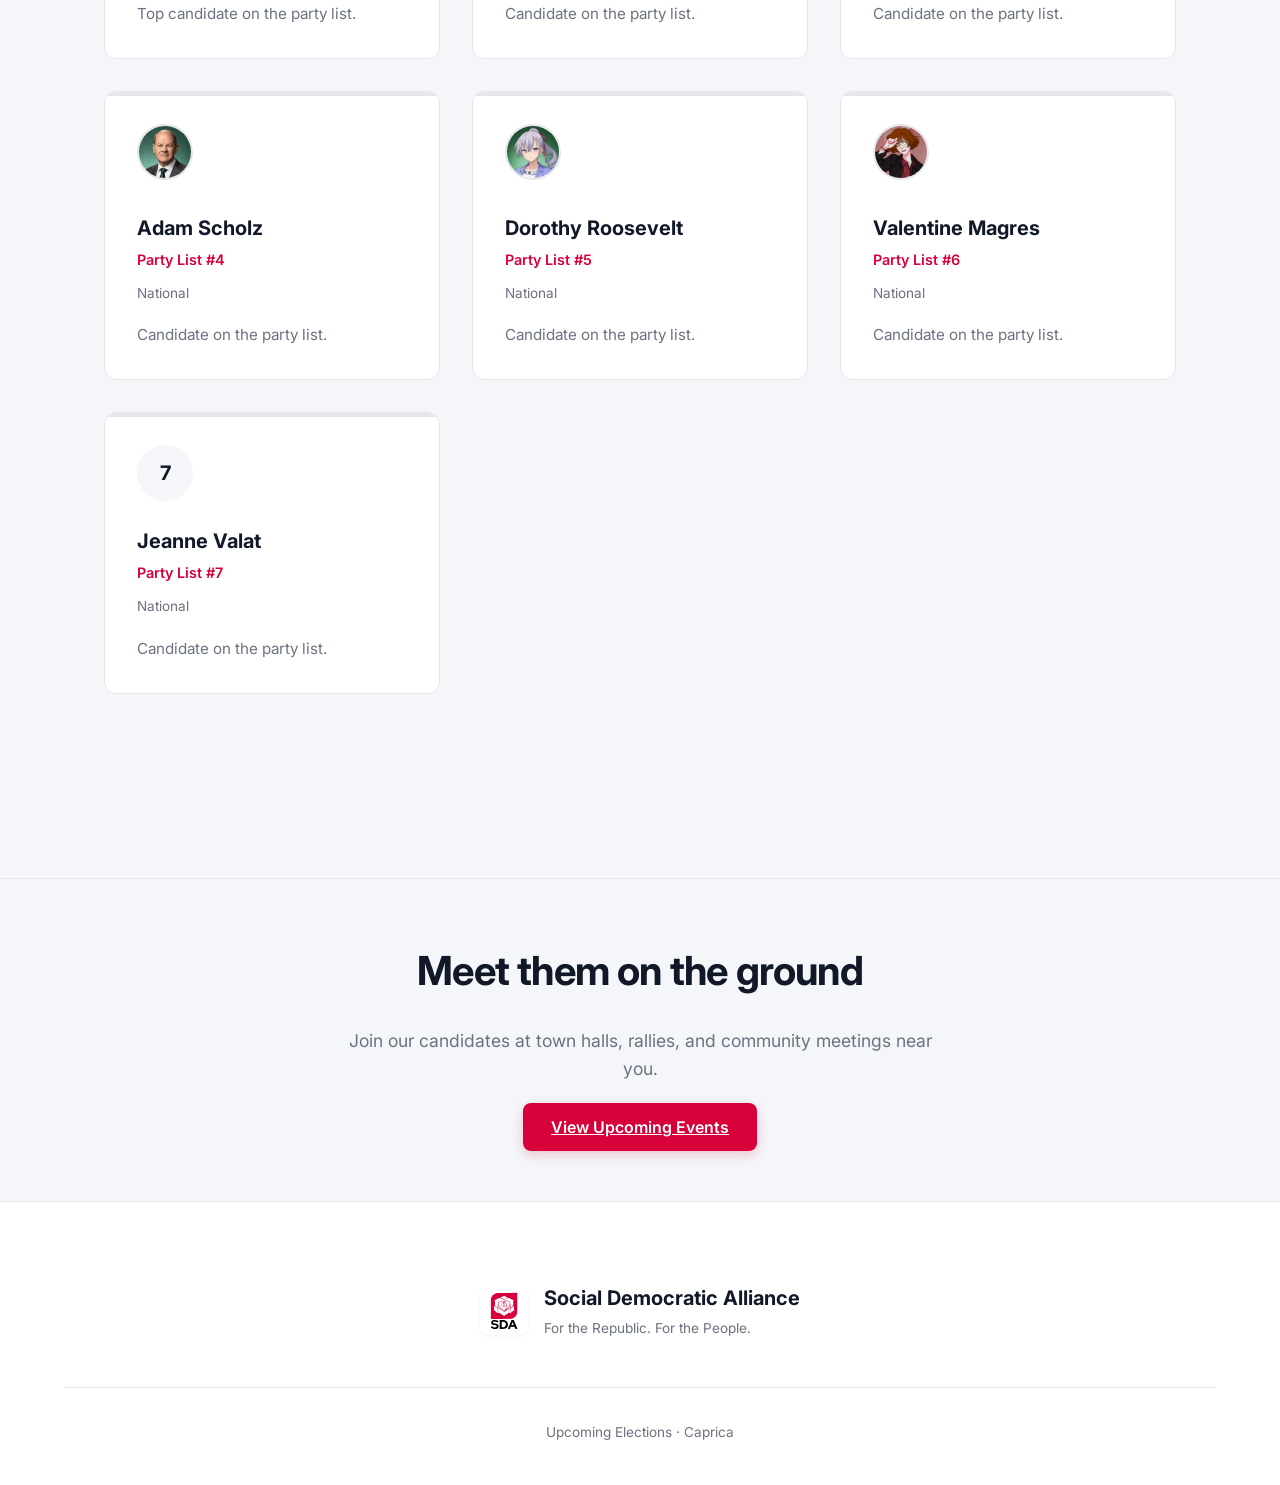
==== commit 82a848c2: "Fix SVG clipping and update to PNG favicon" ====
--- a/candidates.html
+++ b/candidates.html
@@ -18,6 +18,15 @@
     }
   </script>
   <script src="translations.js?v=1.2" defer></script>
+  <link rel="icon" type="image/png" href="favicon.png">
+  <meta property="og:title" content="Social Democratic Alliance - Candidates">
+  <meta property="og:description" content="Meet our candidates. For the Republic. For the People.">
+  <meta property="og:image" content="https://uumeet-zade.github.io/sdapage/link_preview.png">
+  <meta property="og:type" content="website">
+  <meta name="twitter:card" content="summary_large_image">
+  <meta name="twitter:title" content="Social Democratic Alliance - Candidates">
+  <meta name="twitter:description" content="Meet our candidates. For the Republic. For the People.">
+  <meta name="twitter:image" content="https://uumeet-zade.github.io/sdapage/link_preview.png">
 </head>
 <body>
   <nav>
@@ -299,7 +308,7 @@
       const closeBtn = document.querySelector('.modal-close');
       const nameEl = document.getElementById('modal-candidate-name');
       const roleEl = document.getElementById('modal-candidate-role');
-      const candidateCards = document.querySelectorAll('.candidate-card');
+      const candidateCards = document.querySelectorAll('.candidate-card, .featured-candidate-card');
 
       // Open modal on card click
       candidateCards.forEach(card => {
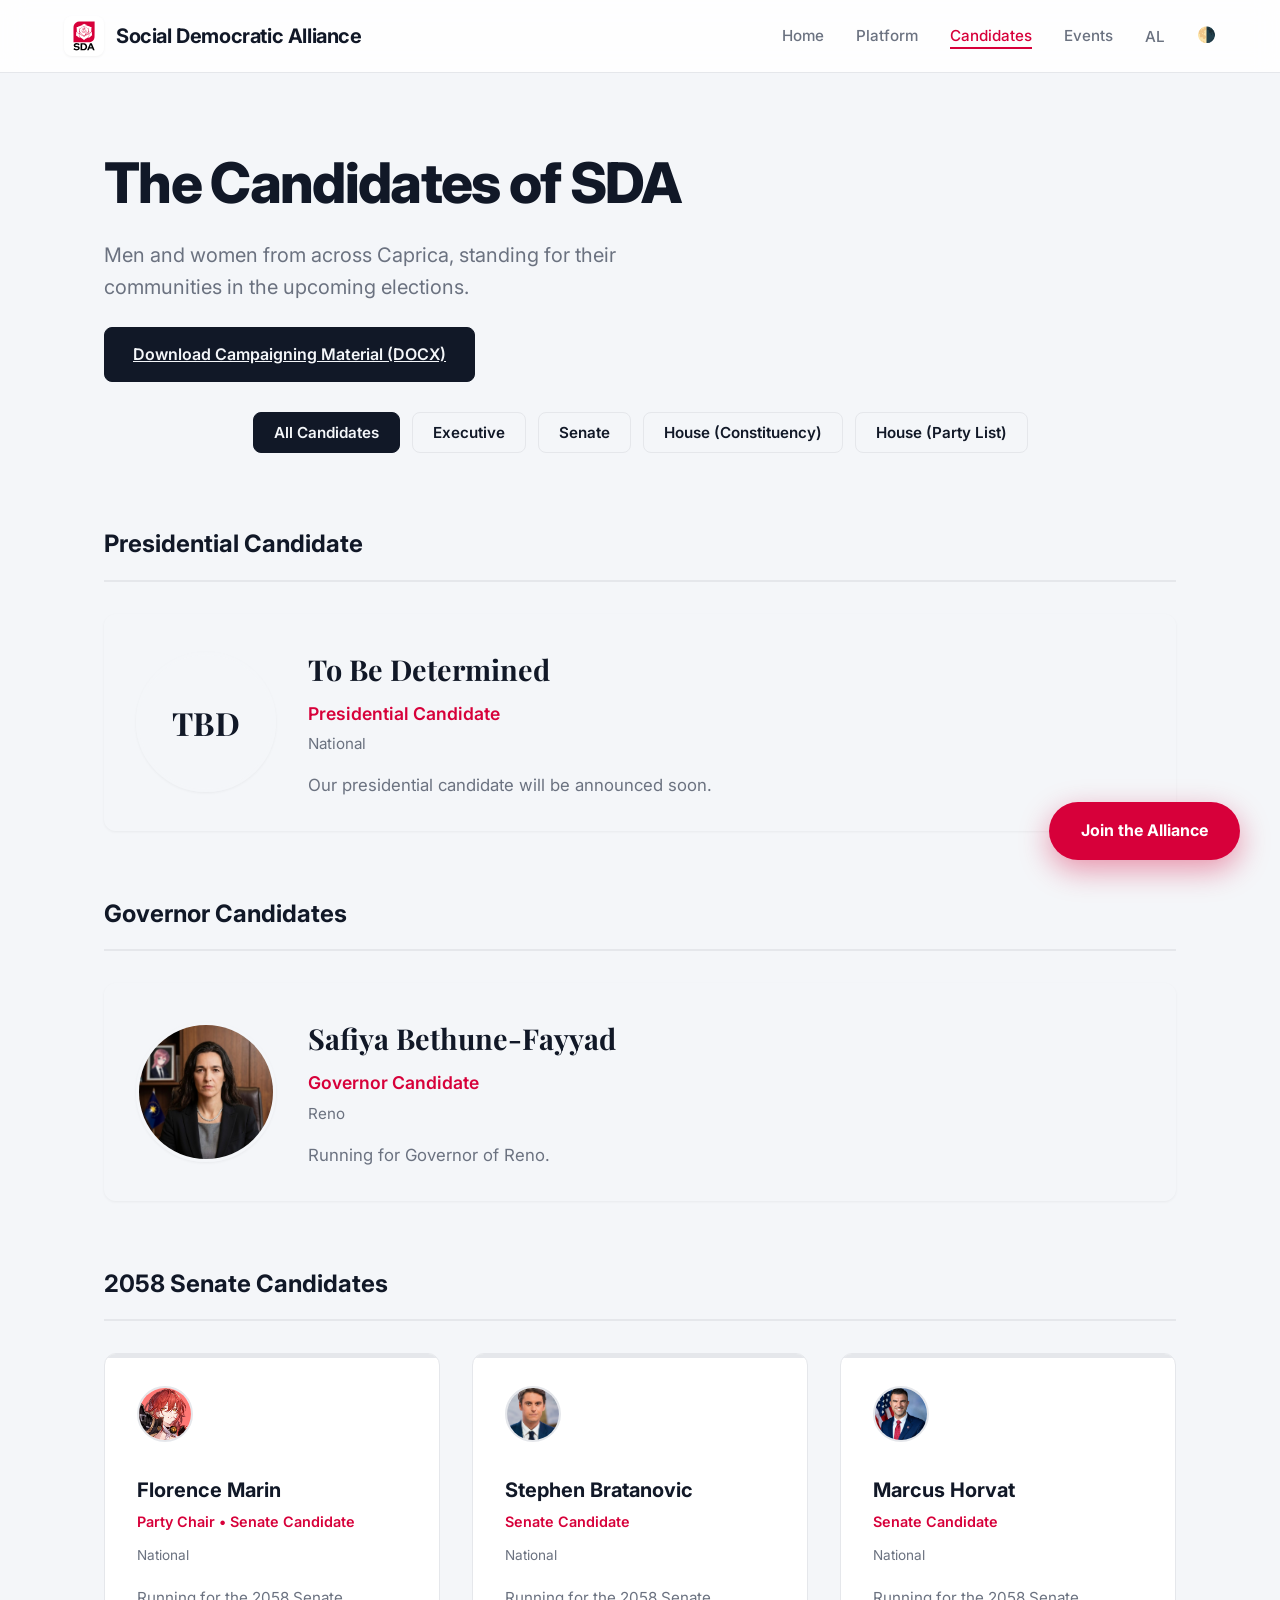
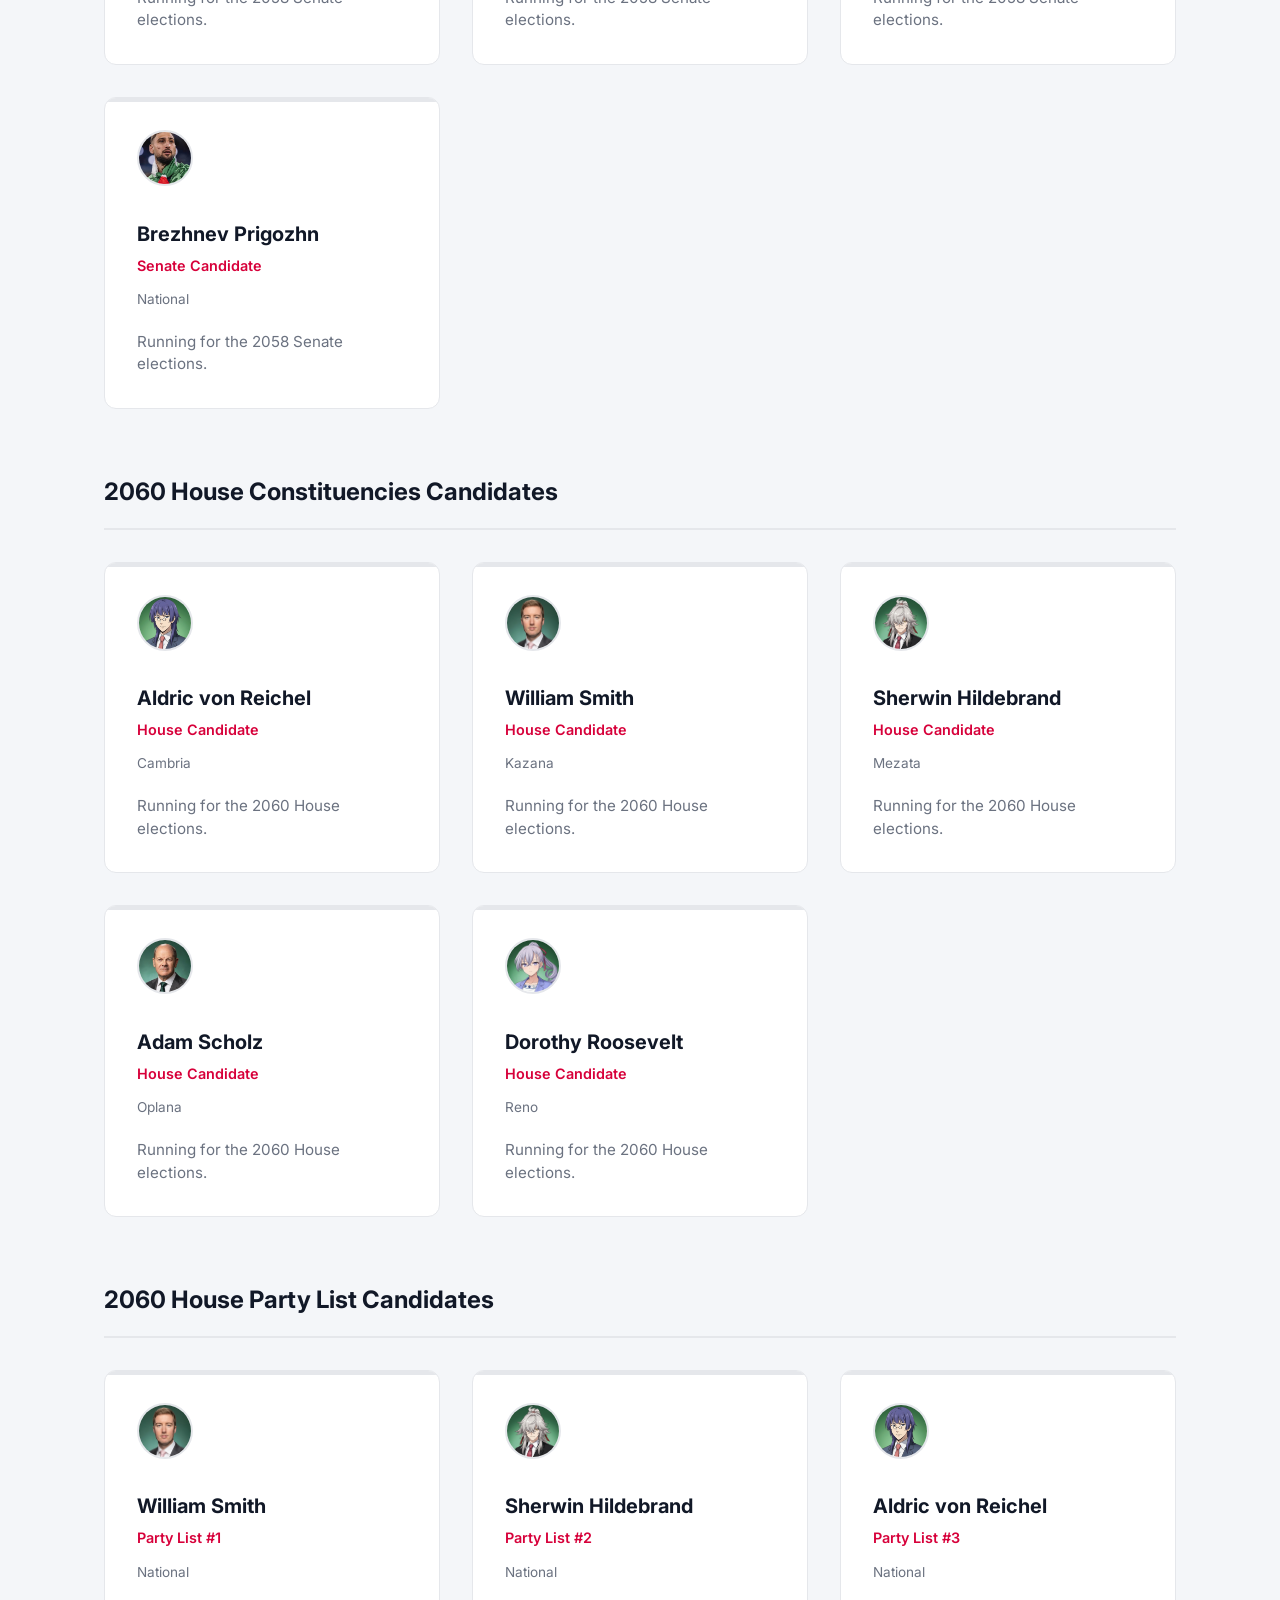
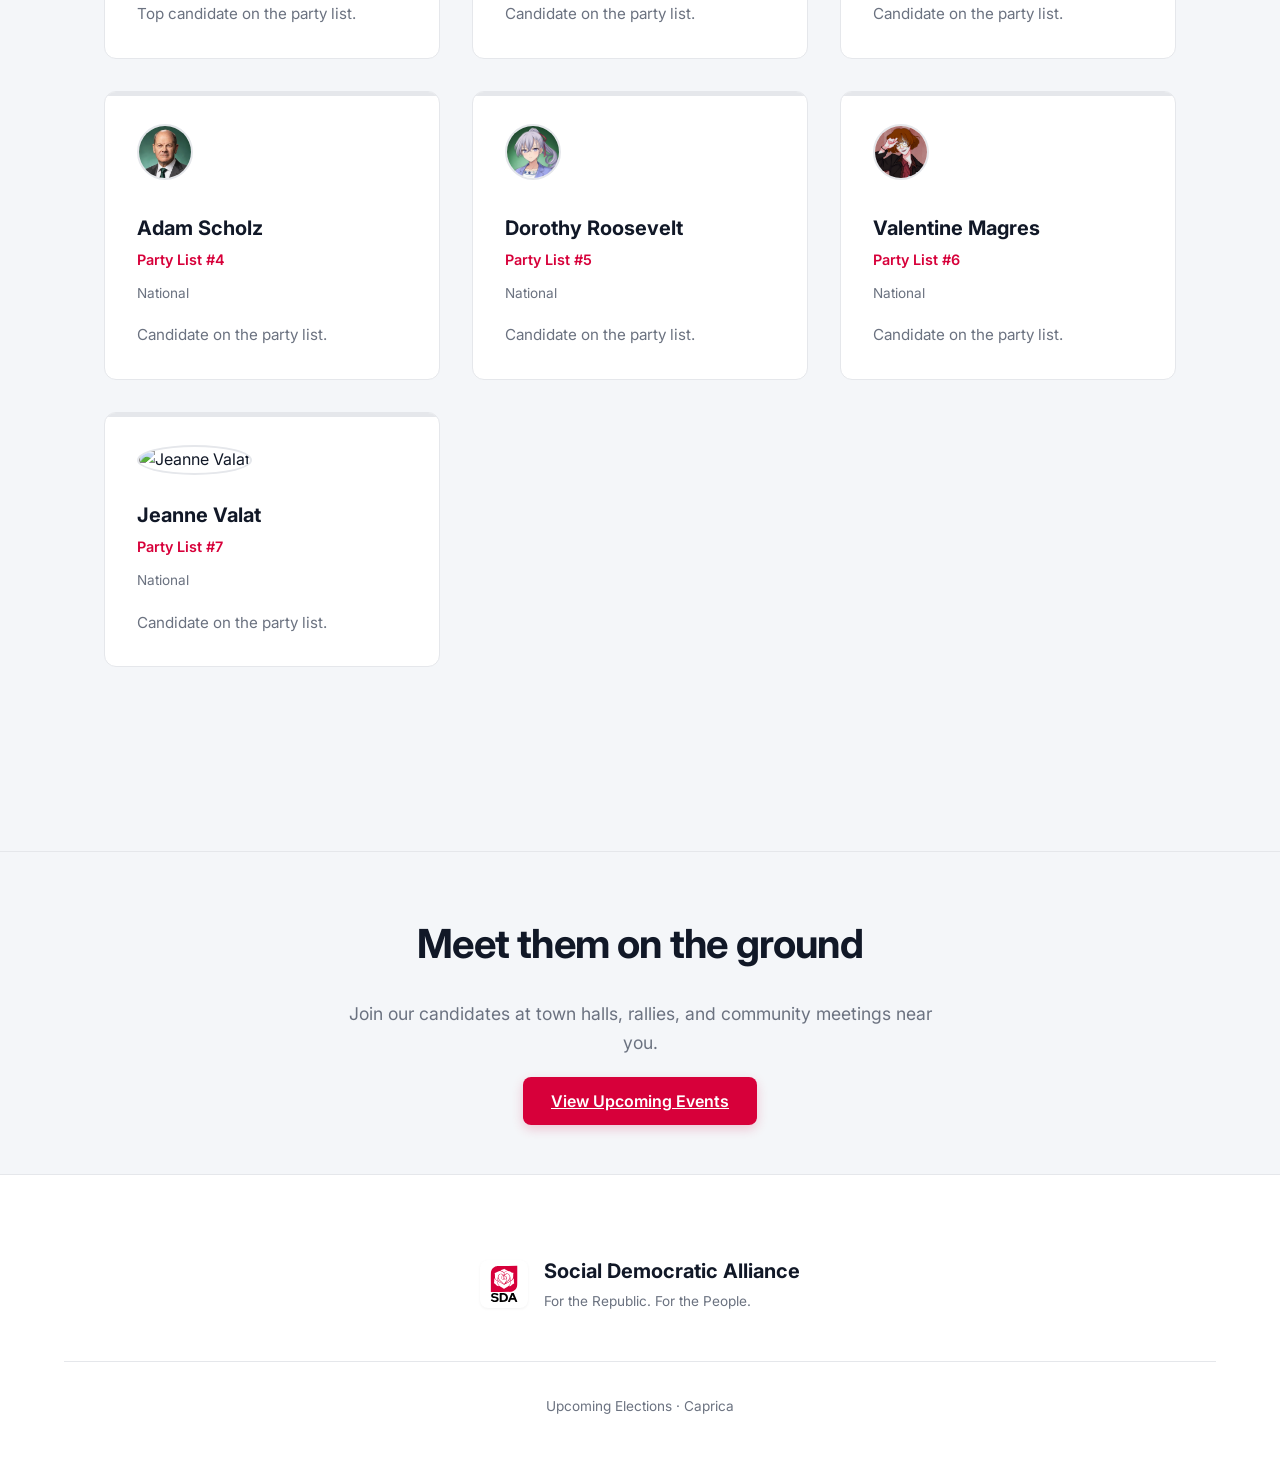
==== commit ebc3707f: "Add portrait for Jeanne Valat" ====
--- a/candidates.html
+++ b/candidates.html
@@ -234,7 +234,7 @@
             <div class="candidate-bio" data-i18n="bio-list-reg">Candidate on the party list.</div>
           </div>
           <div class="candidate-card">
-            <div class="candidate-initials">7</div>
+            <img class="candidate-image" src="portraits/mps/JeanneValat.jpg" alt="Jeanne Valat" />
             <div class="candidate-name">Jeanne Valat</div>
             <div class="candidate-role" data-i18n="role-list-7">Party List #7</div>
             <div class="candidate-constituency" data-i18n="const-nat">National</div>
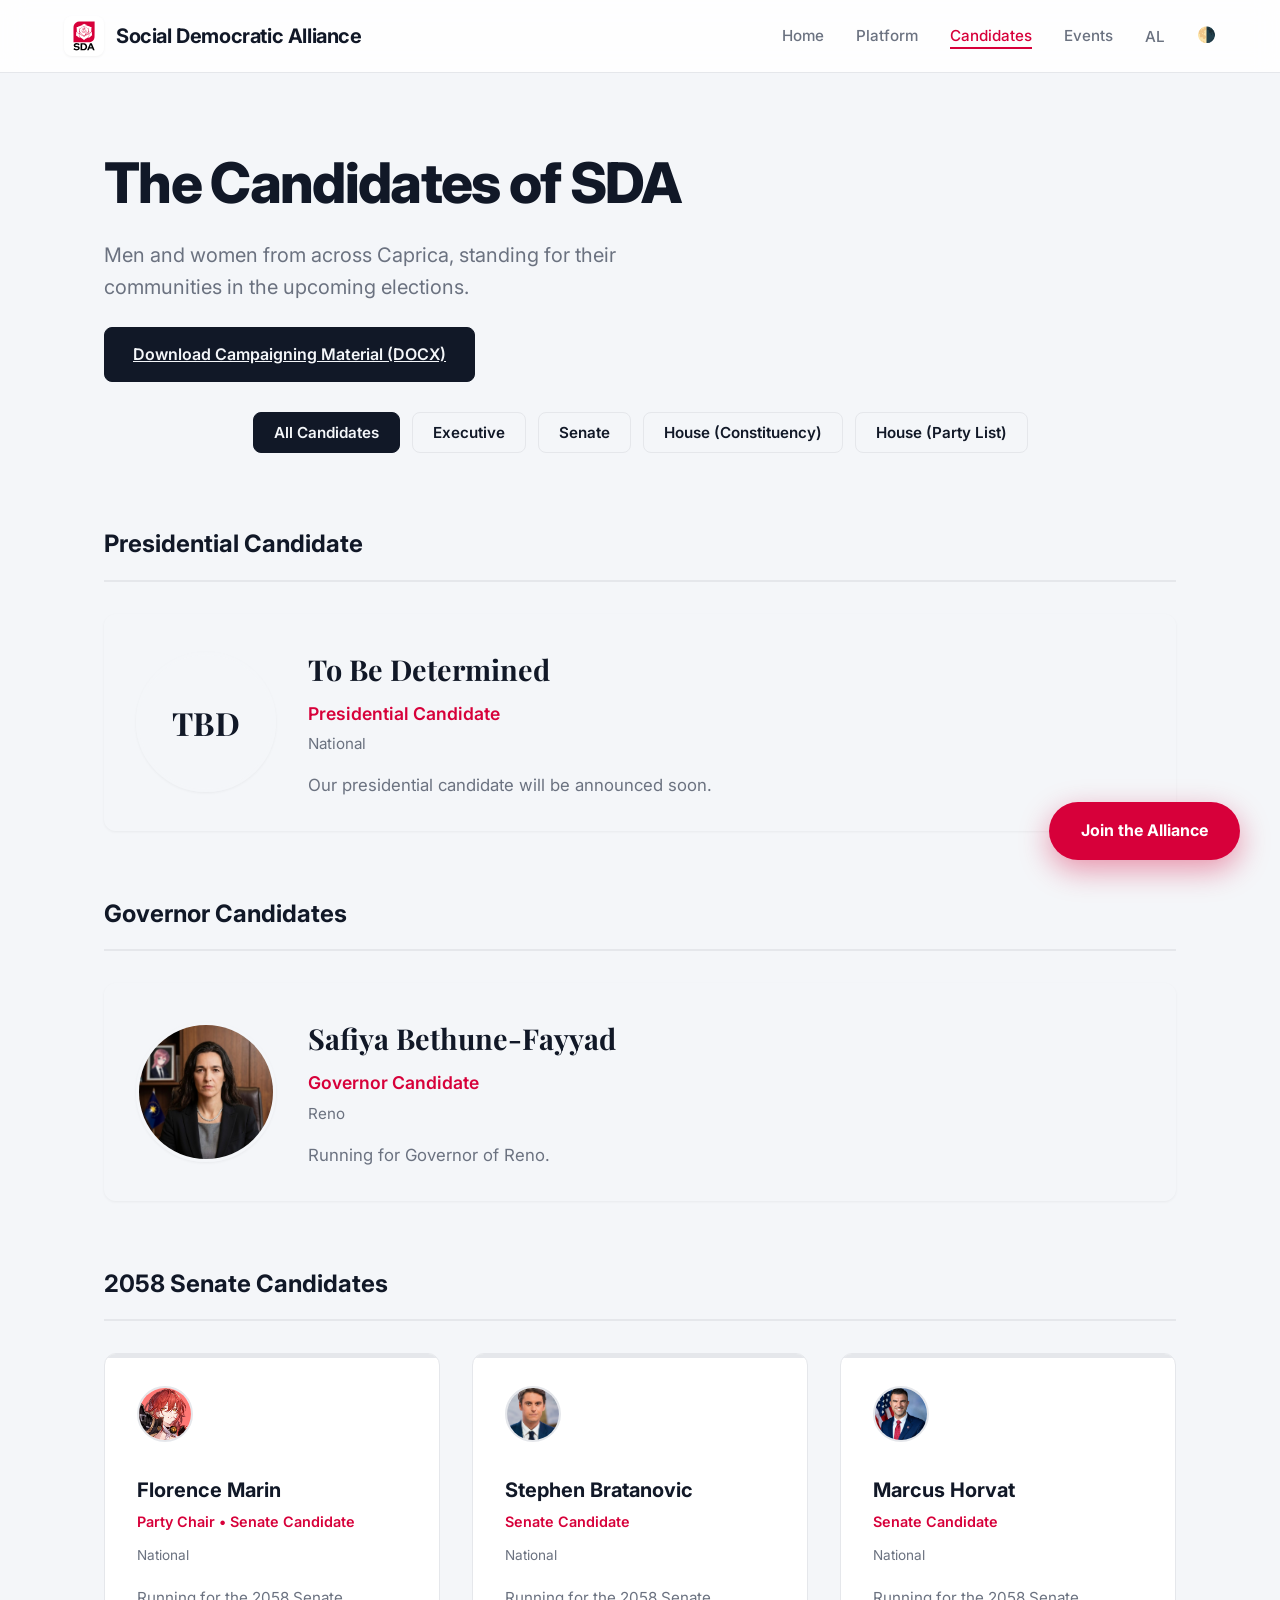
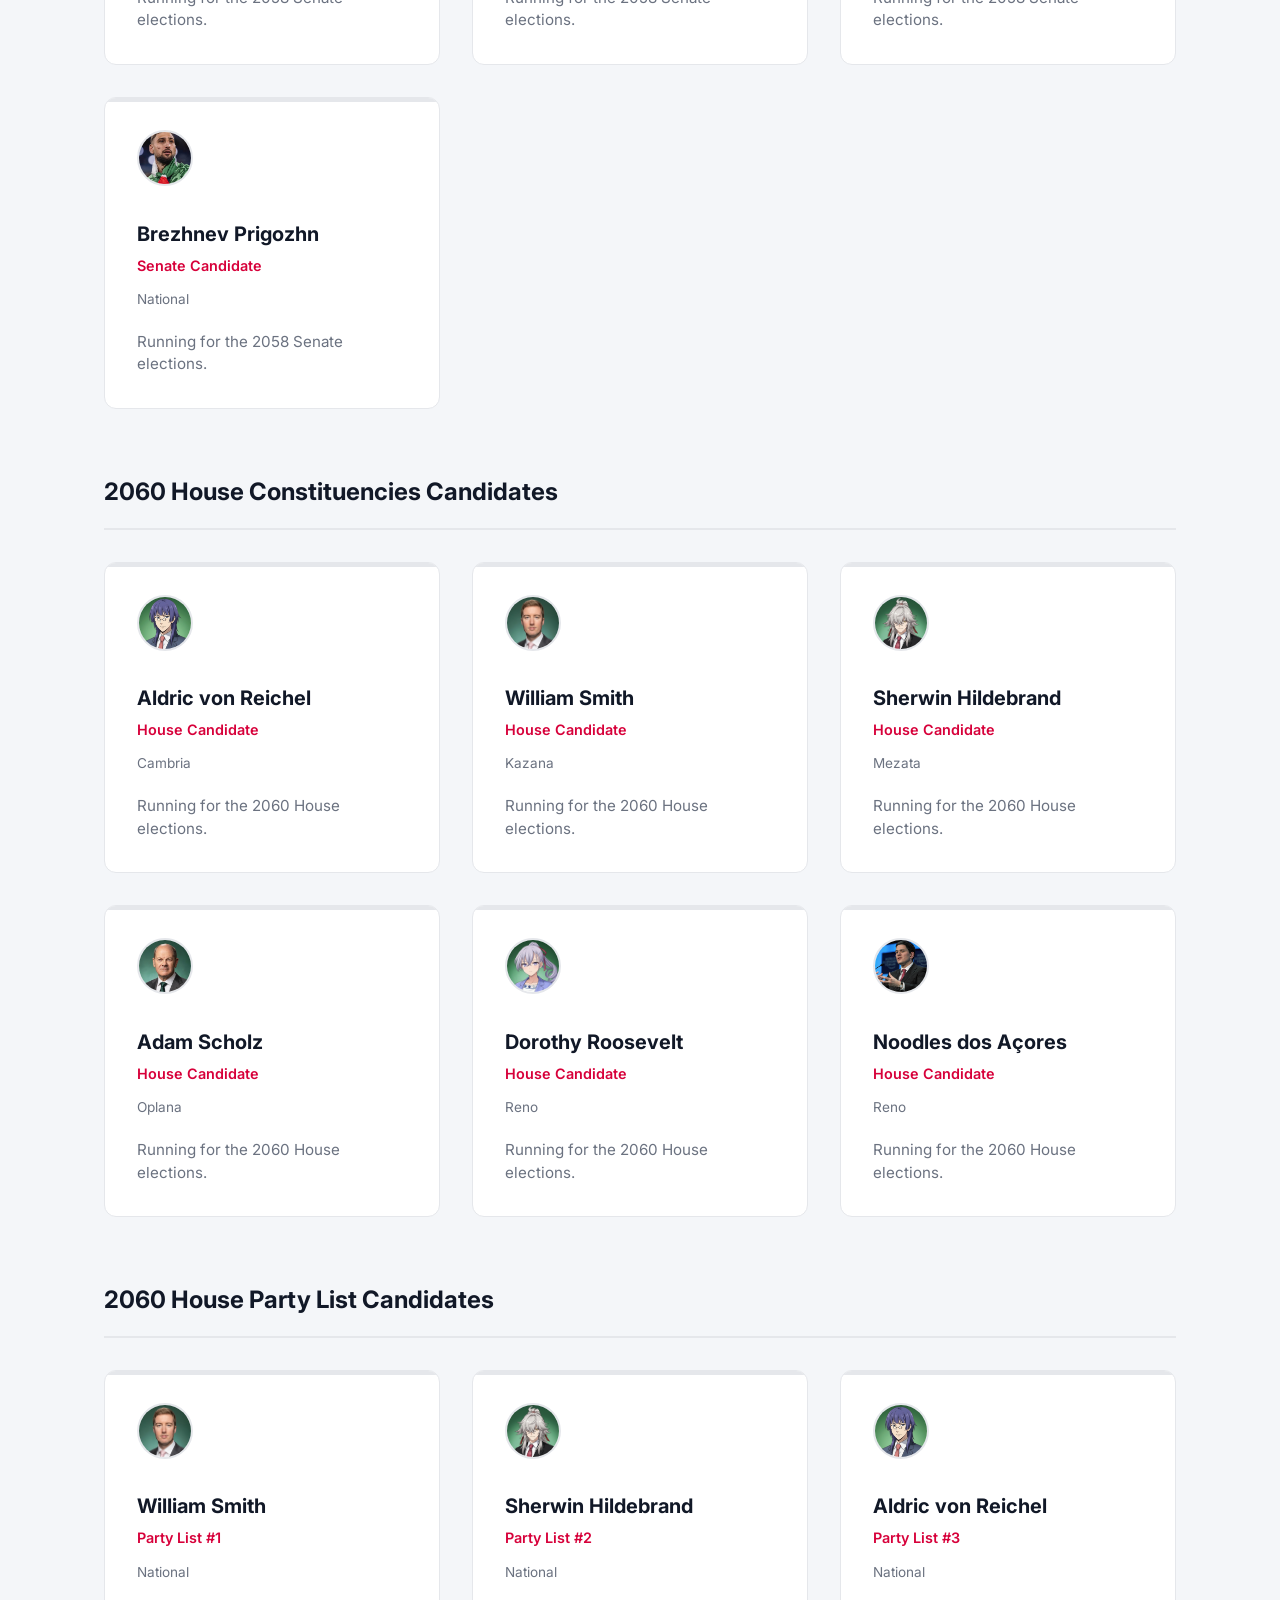
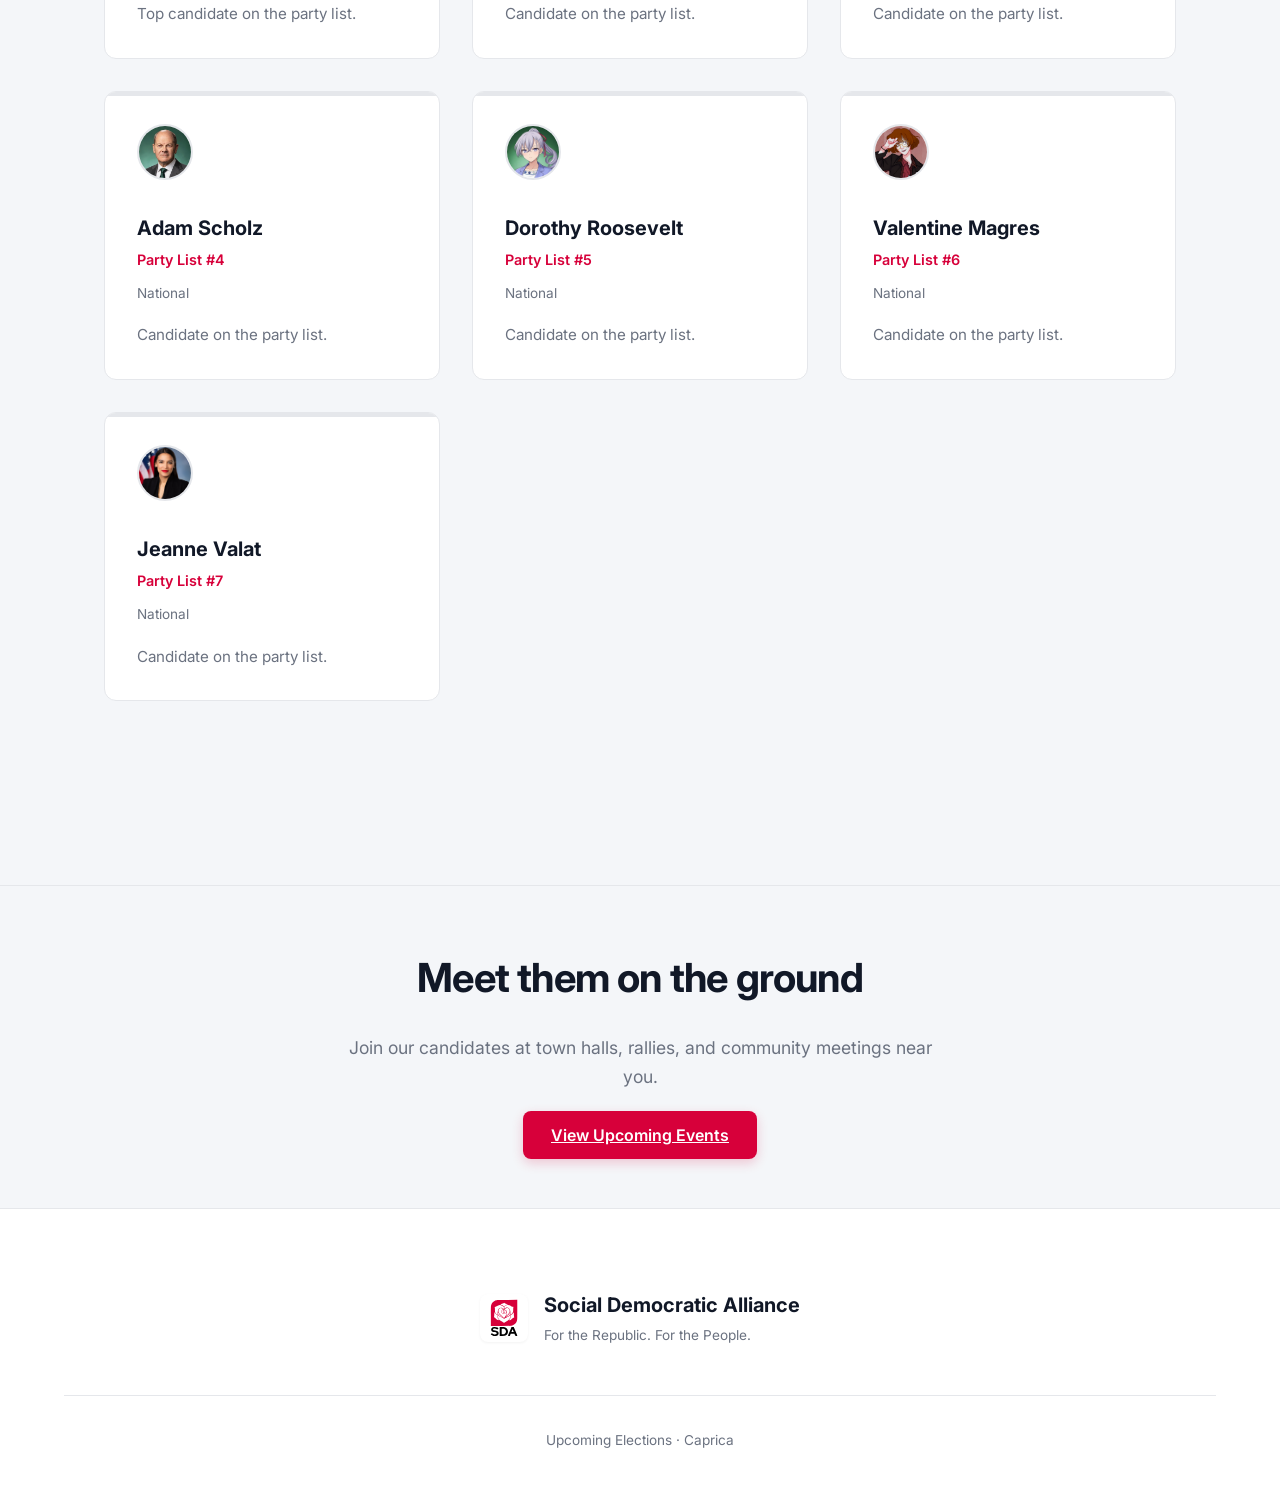
==== commit fb45f4cf: "Add Noodles dos Açores as Reno House candidate" ====
--- a/candidates.html
+++ b/candidates.html
@@ -184,6 +184,13 @@
             <div class="candidate-constituency" data-i18n="const-ren">Reno</div>
             <div class="candidate-bio" data-i18n="bio-house">Running for the 2060 House elections.</div>
           </div>
+          <div class="candidate-card">
+            <img class="candidate-image" src="portraits/mps/NoodlesDosAcores.jpg" alt="Noodles dos Açores" style="object-position: 100% 50%;" />
+            <div class="candidate-name">Noodles dos Açores</div>
+            <div class="candidate-role" data-i18n="role-house">House Candidate</div>
+            <div class="candidate-constituency" data-i18n="const-ren">Reno</div>
+            <div class="candidate-bio" data-i18n="bio-house">Running for the 2060 House elections.</div>
+          </div>
         </div>
       </div>
 
